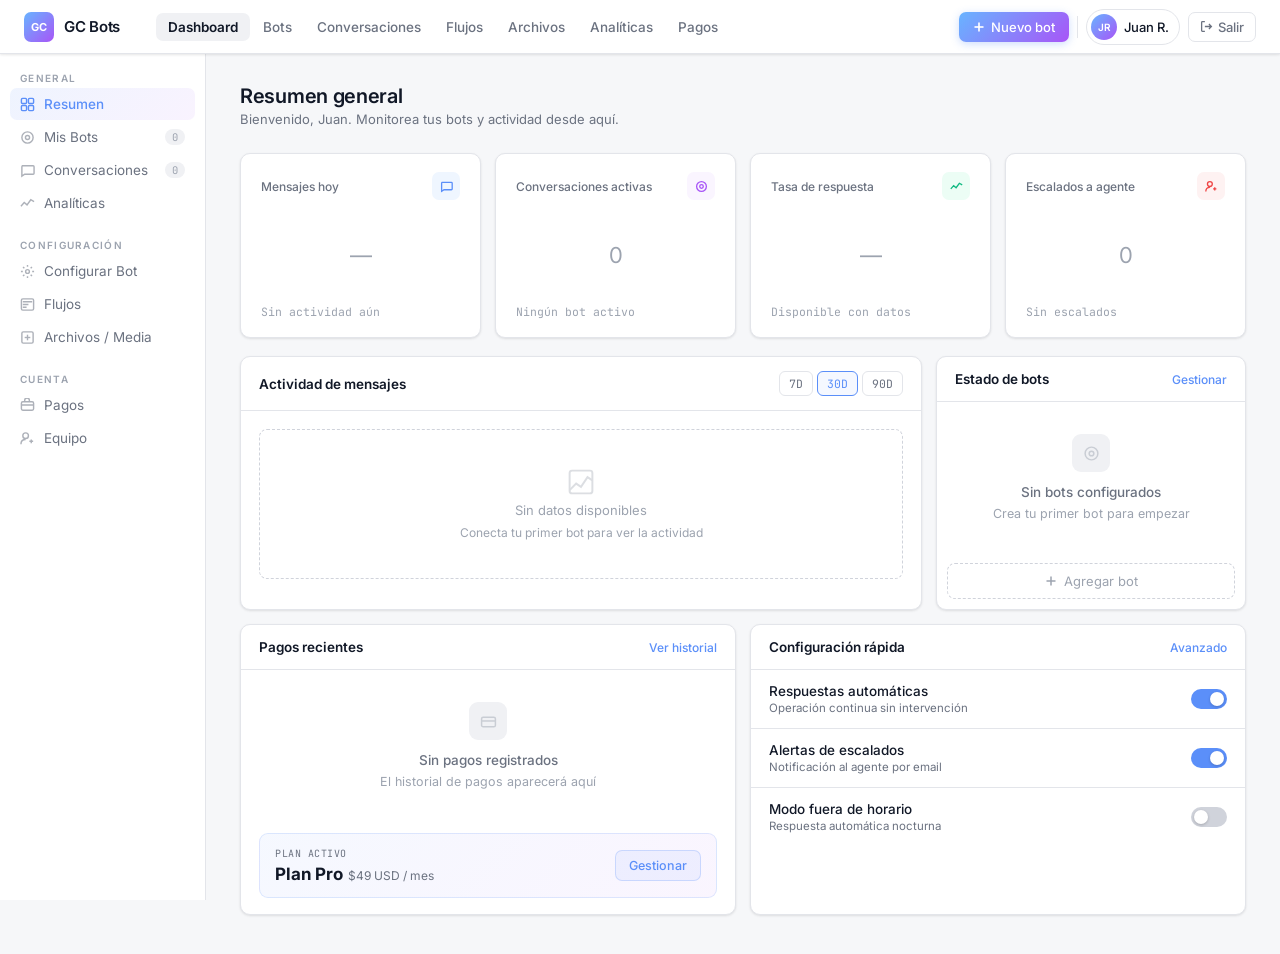
==== index.html @ 5d36200a "Create index.html" ====
<!DOCTYPE html>
<html lang="es">
<head>
<meta charset="UTF-8">
<meta name="viewport" content="width=device-width, initial-scale=1.0">
<title>GC — Panel de Control</title>
<link href="https://fonts.googleapis.com/css2?family=Inter:wght@300;400;500;600;700&family=JetBrains+Mono:wght@400;500&display=swap" rel="stylesheet">
<style>
:root {
  --bg:        #f6f7f9;
  --surface:   #ffffff;
  --surface2:  #f0f1f4;
  --border:    #e3e5ea;
  --border2:   #d0d3db;
  --text:      #111827;
  --text2:     #6b7280;
  --text3:     #9ca3af;
  --blue:      #5b8ff9;
  --violet:    #a855f7;
  --grad:      linear-gradient(135deg, #68b4ff 0%, #a855f7 100%);
  --green:     #10b981;
  --red:       #ef4444;
  --amber:     #f59e0b;
  --r:         10px;
  --shadow:    0 1px 3px rgba(0,0,0,0.07), 0 1px 2px rgba(0,0,0,0.04);
}

*, *::before, *::after { box-sizing: border-box; margin: 0; padding: 0; }

body {
  font-family: 'Inter', sans-serif;
  background: var(--bg);
  color: var(--text);
  min-height: 100vh;
  font-size: 14px;
  -webkit-font-smoothing: antialiased;
}

/* ─── TOPBAR ─── */
.topbar {
  position: fixed;
  top: 0; left: 0; right: 0;
  height: 54px;
  background: var(--surface);
  border-bottom: 1px solid var(--border);
  display: flex;
  align-items: center;
  padding: 0 24px;
  gap: 0;
  z-index: 200;
  box-shadow: var(--shadow);
}

.top-logo {
  display: flex;
  align-items: center;
  gap: 10px;
  margin-right: 36px;
  cursor: pointer;
  text-decoration: none;
}

.logo-mark {
  width: 30px; height: 30px;
  border-radius: 7px;
  background: var(--grad);
  display: flex; align-items: center; justify-content: center;
  font-size: 11px;
  font-weight: 700;
  color: #fff;
  flex-shrink: 0;
}

.logo-label {
  font-size: 15px;
  font-weight: 600;
  color: var(--text);
  letter-spacing: -0.3px;
}

.top-nav {
  display: flex;
  align-items: center;
  gap: 1px;
  flex: 1;
}

.top-nav-item {
  padding: 6px 12px;
  border-radius: 7px;
  font-size: 13.5px;
  font-weight: 500;
  color: var(--text2);
  cursor: pointer;
  transition: all 0.12s;
  user-select: none;
  white-space: nowrap;
}

.top-nav-item:hover { background: var(--surface2); color: var(--text); }
.top-nav-item.active { background: var(--surface2); color: var(--text); font-weight: 600; }

.top-right {
  display: flex;
  align-items: center;
  gap: 8px;
  margin-left: auto;
}

.btn {
  font-family: 'Inter', sans-serif;
  font-size: 13px;
  font-weight: 500;
  padding: 7px 14px;
  border-radius: 7px;
  border: none;
  cursor: pointer;
  transition: all 0.12s;
  display: flex;
  align-items: center;
  gap: 6px;
  white-space: nowrap;
}

.btn-primary {
  background: var(--grad);
  color: #fff;
  box-shadow: 0 2px 8px rgba(91,143,249,0.3);
}

.btn-primary:hover { opacity: 0.88; }

.btn-ghost {
  background: transparent;
  color: var(--text2);
  border: 1px solid var(--border);
}

.btn-ghost:hover { background: var(--surface2); color: var(--text); }

.divider-v {
  width: 1px;
  height: 22px;
  background: var(--border);
}

.user-chip {
  display: flex;
  align-items: center;
  gap: 7px;
  padding: 4px 10px 4px 4px;
  border-radius: 30px;
  cursor: pointer;
  border: 1px solid var(--border);
  transition: all 0.12s;
}

.user-chip:hover { background: var(--surface2); }

.user-av {
  width: 26px; height: 26px;
  border-radius: 50%;
  background: var(--grad);
  display: flex; align-items: center; justify-content: center;
  font-size: 10px;
  font-weight: 600;
  color: #fff;
}

.user-chip-name { font-size: 13px; font-weight: 500; }

.logout {
  display: flex;
  align-items: center;
  gap: 5px;
  padding: 6px 11px;
  border-radius: 7px;
  font-family: 'Inter', sans-serif;
  font-size: 13px;
  font-weight: 500;
  color: var(--text2);
  cursor: pointer;
  background: transparent;
  border: 1px solid var(--border);
  transition: all 0.12s;
}

.logout:hover { background: #fff5f5; color: var(--red); border-color: #fca5a5; }

/* ─── LAYOUT ─── */
.layout {
  display: flex;
  margin-top: 54px;
  min-height: calc(100vh - 54px);
}

/* ─── SIDEBAR ─── */
.sidebar {
  width: 206px;
  background: var(--surface);
  border-right: 1px solid var(--border);
  padding: 18px 10px;
  position: fixed;
  top: 54px; left: 0; bottom: 0;
  overflow-y: auto;
  z-index: 100;
}

.sg { margin-bottom: 20px; }

.sg-label {
  font-size: 10px;
  font-weight: 600;
  letter-spacing: 1.3px;
  text-transform: uppercase;
  color: var(--text3);
  padding: 0 10px;
  margin-bottom: 4px;
}

.si {
  display: flex;
  align-items: center;
  gap: 9px;
  padding: 8px 10px;
  border-radius: 7px;
  font-size: 13.5px;
  font-weight: 400;
  color: var(--text2);
  cursor: pointer;
  transition: all 0.12s;
  margin-bottom: 1px;
  user-select: none;
}

.si:hover { background: var(--surface2); color: var(--text); }

.si.active {
  background: linear-gradient(135deg, rgba(91,143,249,0.1), rgba(168,85,247,0.07));
  color: var(--blue);
  font-weight: 500;
}

.si svg { width: 15px; height: 15px; flex-shrink: 0; opacity: 0.55; }
.si.active svg { opacity: 1; }

.si-badge {
  margin-left: auto;
  font-size: 10.5px;
  font-family: 'JetBrains Mono', monospace;
  background: var(--surface2);
  color: var(--text3);
  padding: 1px 7px;
  border-radius: 20px;
}

/* ─── MAIN ─── */
.main {
  margin-left: 206px;
  flex: 1;
  padding: 30px 34px;
  max-width: calc(100vw - 206px);
}

/* PAGE HEADER */
.ph { margin-bottom: 26px; }
.ph-title { font-size: 20px; font-weight: 600; letter-spacing: -0.3px; }
.ph-sub { font-size: 13px; color: var(--text2); margin-top: 3px; }

/* STATS */
.stats-row {
  display: grid;
  grid-template-columns: repeat(4, 1fr);
  gap: 14px;
  margin-bottom: 18px;
}

.stat {
  background: var(--surface);
  border: 1px solid var(--border);
  border-radius: var(--r);
  padding: 18px 20px;
  box-shadow: var(--shadow);
}

.stat-top {
  display: flex;
  align-items: center;
  justify-content: space-between;
  margin-bottom: 12px;
}

.stat-label { font-size: 12px; font-weight: 500; color: var(--text2); }

.stat-icon {
  width: 28px; height: 28px;
  border-radius: 7px;
  display: flex; align-items: center; justify-content: center;
}

.stat-value {
  font-size: 26px;
  font-weight: 700;
  letter-spacing: -0.8px;
  line-height: 1;
  margin-bottom: 6px;
}

.stat-value.empty { color: var(--text3); font-weight: 400; font-size: 22px; }
.stat-note { font-size: 11.5px; color: var(--text3); font-family: 'JetBrains Mono', monospace; }

/* GRID */
.g2   { display: grid; grid-template-columns: 1fr 310px; gap: 14px; margin-bottom: 14px; }
.g2eq { display: grid; grid-template-columns: 1fr 1fr; gap: 14px; }

/* CARD */
.card {
  background: var(--surface);
  border: 1px solid var(--border);
  border-radius: var(--r);
  box-shadow: var(--shadow);
  overflow: hidden;
}

.ch {
  padding: 14px 18px;
  border-bottom: 1px solid var(--border);
  display: flex;
  align-items: center;
  justify-content: space-between;
}

.ch-title { font-size: 13.5px; font-weight: 600; }
.ch-link  { font-size: 12px; color: var(--blue); cursor: pointer; font-weight: 500; }
.ch-link:hover { text-decoration: underline; }

/* CHART */
.chart-period { display: flex; gap: 4px; }

.period-btn {
  font-size: 11.5px;
  font-family: 'JetBrains Mono', monospace;
  padding: 4px 9px;
  border-radius: 6px;
  cursor: pointer;
  border: 1px solid var(--border);
  background: transparent;
  color: var(--text2);
  transition: all 0.12s;
}

.period-btn.active { border-color: var(--blue); color: var(--blue); background: rgba(91,143,249,0.06); }

.chart-empty {
  margin: 18px;
  height: 150px;
  display: flex;
  flex-direction: column;
  align-items: center;
  justify-content: center;
  gap: 7px;
  color: var(--text3);
  font-size: 13px;
  border: 1.5px dashed var(--border2);
  border-radius: 8px;
}

/* BOTS */
.bot-row {
  display: flex;
  align-items: center;
  gap: 11px;
  padding: 12px 16px;
  border-bottom: 1px solid var(--border);
  cursor: pointer;
  transition: background 0.12s;
}

.bot-row:hover { background: var(--bg); }

.bot-av {
  width: 34px; height: 34px;
  border-radius: 8px;
  background: var(--surface2);
  border: 1px solid var(--border);
  display: flex; align-items: center; justify-content: center;
  font-size: 11px;
  font-weight: 700;
  color: var(--text2);
  flex-shrink: 0;
}

.bot-info { flex: 1; min-width: 0; }
.bot-name { font-size: 13.5px; font-weight: 500; margin-bottom: 1px; }
.bot-num  { font-size: 11px; color: var(--text2); font-family: 'JetBrains Mono', monospace; }

.pill {
  font-size: 11px;
  font-family: 'JetBrains Mono', monospace;
  font-weight: 500;
  padding: 3px 9px;
  border-radius: 20px;
}

.pill.on  { background: #d1fae5; color: #065f46; }
.pill.pau { background: #fef3c7; color: #92400e; }
.pill.off { background: #fee2e2; color: #991b1b; }

.add-bot-row {
  display: flex;
  align-items: center;
  justify-content: center;
  gap: 7px;
  margin: 10px;
  padding: 9px;
  border: 1.5px dashed var(--border2);
  border-radius: 8px;
  font-size: 13px;
  color: var(--text3);
  cursor: pointer;
  transition: all 0.12s;
}

.add-bot-row:hover { border-color: var(--blue); color: var(--blue); background: rgba(91,143,249,0.04); }

/* EMPTY STATE */
.empty {
  display: flex;
  flex-direction: column;
  align-items: center;
  justify-content: center;
  padding: 32px 20px;
  gap: 6px;
  color: var(--text3);
  text-align: center;
}

.empty-ico {
  width: 38px; height: 38px;
  background: var(--surface2);
  border-radius: 9px;
  display: flex; align-items: center; justify-content: center;
  margin-bottom: 6px;
}

.empty-t { font-size: 13.5px; font-weight: 500; color: var(--text2); }
.empty-s { font-size: 12.5px; }

/* TABLE */
table { width: 100%; border-collapse: collapse; }

thead th {
  text-align: left;
  font-size: 11px;
  font-weight: 600;
  letter-spacing: 0.7px;
  text-transform: uppercase;
  color: var(--text3);
  padding: 10px 18px;
  border-bottom: 1px solid var(--border);
  background: var(--bg);
}

tbody td {
  padding: 12px 18px;
  font-size: 13px;
  color: var(--text2);
  border-bottom: 1px solid var(--border);
}

tbody tr:last-child td { border-bottom: none; }
tbody tr:hover td { background: var(--bg); }
.td-m { color: var(--text); font-weight: 500; }

/* CONFIG */
.cr {
  display: flex;
  align-items: center;
  justify-content: space-between;
  padding: 13px 18px;
  border-bottom: 1px solid var(--border);
}

.cr:last-child { border-bottom: none; }
.cr-label { font-size: 13.5px; font-weight: 500; color: var(--text); margin-bottom: 2px; }
.cr-sub   { font-size: 11.5px; color: var(--text2); }

.toggle {
  width: 36px; height: 20px;
  border-radius: 20px;
  background: var(--border2);
  position: relative;
  cursor: pointer;
  transition: background 0.18s;
  flex-shrink: 0;
}

.toggle.on { background: var(--blue); }

.toggle::after {
  content: '';
  position: absolute;
  width: 14px; height: 14px;
  background: #fff;
  border-radius: 50%;
  top: 3px; left: 3px;
  transition: left 0.18s;
  box-shadow: 0 1px 3px rgba(0,0,0,0.2);
}

.toggle.on::after { left: 19px; }

.cfg-sel {
  font-family: 'JetBrains Mono', monospace;
  font-size: 12px;
  background: var(--surface);
  border: 1px solid var(--border2);
  color: var(--text);
  padding: 5px 9px;
  border-radius: 7px;
  cursor: pointer;
  outline: none;
}

.cfg-sel:focus { border-color: var(--blue); }

/* PROMPT */
.pw { padding: 13px 18px; }
.pw-label {
  font-size: 10.5px;
  font-weight: 600;
  letter-spacing: 0.8px;
  text-transform: uppercase;
  color: var(--text3);
  margin-bottom: 7px;
}

textarea.prompt {
  width: 100%;
  background: var(--bg);
  border: 1px solid var(--border2);
  color: var(--text);
  font-family: 'JetBrains Mono', monospace;
  font-size: 12px;
  line-height: 1.6;
  padding: 10px 12px;
  border-radius: 8px;
  resize: none;
  outline: none;
  transition: border-color 0.12s;
}

textarea.prompt:focus { border-color: var(--blue); background: #fff; }

/* PLAN BANNER */
.plan-banner {
  margin: 12px 18px 16px;
  background: linear-gradient(135deg, rgba(91,143,249,0.06), rgba(168,85,247,0.06));
  border: 1px solid rgba(91,143,249,0.18);
  border-radius: 9px;
  padding: 13px 15px;
  display: flex;
  align-items: center;
  justify-content: space-between;
  gap: 10px;
}

.pb-label { font-size: 10px; color: var(--text2); font-family: 'JetBrains Mono', monospace; margin-bottom: 4px; letter-spacing: 0.5px; }
.pb-val   { font-size: 17px; font-weight: 700; color: var(--text); }
.pb-date  { font-size: 12px; color: var(--text2); font-weight: 400; margin-left: 5px; }

.pb-manage {
  padding: 7px 13px;
  border-radius: 7px;
  border: 1px solid rgba(91,143,249,0.25);
  background: rgba(91,143,249,0.07);
  color: var(--blue);
  font-family: 'Inter', sans-serif;
  font-size: 12.5px;
  font-weight: 500;
  cursor: pointer;
  transition: all 0.12s;
}

.pb-manage:hover { background: rgba(91,143,249,0.14); }

/* SCROLLBAR */
::-webkit-scrollbar { width: 4px; }
::-webkit-scrollbar-track { background: transparent; }
::-webkit-scrollbar-thumb { background: var(--border2); border-radius: 4px; }

/* ANIM */
@keyframes fu { from{opacity:0;transform:translateY(8px)} to{opacity:1;transform:translateY(0)} }
@keyframes fadeIn { from{opacity:0} to{opacity:1} }
@keyframes slideUp { from{opacity:0;transform:translateY(16px) scale(0.98)} to{opacity:1;transform:translateY(0) scale(1)} }
.main > * { animation: fu 0.22s ease both; }

/* ─── MODAL ─── */
.modal-overlay {
  position: fixed; inset: 0;
  background: rgba(0,0,0,0.35);
  backdrop-filter: blur(3px);
  z-index: 500;
  display: flex; align-items: center; justify-content: center;
  animation: fadeIn 0.15s ease both;
}
.modal-box {
  background: var(--surface);
  border: 1px solid var(--border);
  border-radius: 14px;
  box-shadow: 0 20px 60px rgba(0,0,0,0.16), 0 4px 16px rgba(0,0,0,0.07);
  width: 560px; max-width: calc(100vw - 40px); max-height: 80vh;
  overflow-y: auto;
  animation: slideUp 0.18s ease both;
}
.modal-header {
  display: flex; align-items: flex-start; justify-content: space-between;
  padding: 18px 22px 16px;
  border-bottom: 1px solid var(--border);
  position: sticky; top: 0; background: var(--surface); z-index: 1;
  border-radius: 14px 14px 0 0;
}
.modal-title { font-size: 15px; font-weight: 600; letter-spacing: -0.2px; }
.modal-sub   { font-size: 12px; color: var(--text2); margin-top: 3px; }
.modal-close {
  width: 28px; height: 28px; border-radius: 7px; border: none;
  background: var(--surface2); color: var(--text2); cursor: pointer;
  display: flex; align-items: center; justify-content: center;
  font-size: 18px; line-height: 1; transition: all 0.12s; flex-shrink: 0;
}
.modal-close:hover { background: var(--border); color: var(--text); }
.modal-body { padding: 20px 22px; }

/* ─── FULL PAGE ─── */
.fullpage-overlay {
  position: fixed; inset: 0; top: 54px;
  background: var(--bg); z-index: 300;
  overflow-y: auto; animation: fu 0.2s ease both;
}
.fullpage-inner { margin-left: 206px; padding: 30px 34px; }
.fullpage-back {
  display: inline-flex; align-items: center; gap: 6px;
  font-size: 13px; color: var(--text2); cursor: pointer;
  margin-bottom: 20px; padding: 6px 10px; border-radius: 7px;
  transition: all 0.12s; border: 1px solid transparent;
}
.fullpage-back:hover { background: var(--surface); border-color: var(--border); color: var(--text); }
</style>
</head>
<body>

<!-- TOPBAR -->
<header class="topbar">
  <div class="top-logo">
    <div class="logo-mark">GC</div>
    <span class="logo-label">GC Bots</span>
  </div>

  <nav class="top-nav">
    <div class="top-nav-item active" onclick="setTopActive(this)">Dashboard</div>
    <div class="top-nav-item" onclick="setTopActive(this)">Bots</div>
    <div class="top-nav-item" onclick="setTopActive(this)">Conversaciones</div>
    <div class="top-nav-item" onclick="setTopActive(this)">Flujos</div>
    <div class="top-nav-item" onclick="setTopActive(this)">Archivos</div>
    <div class="top-nav-item" onclick="setTopActive(this)">Analíticas</div>
    <div class="top-nav-item" onclick="setTopActive(this)">Pagos</div>
  </nav>

  <div class="top-right">
    <button class="btn btn-primary">
      <svg width="12" height="12" viewBox="0 0 16 16" fill="none" stroke="currentColor" stroke-width="2.2"><line x1="8" y1="2" x2="8" y2="14"/><line x1="2" y1="8" x2="14" y2="8"/></svg>
      Nuevo bot
    </button>
    <div class="divider-v"></div>
    <div class="user-chip">
      <div class="user-av">JR</div>
      <span class="user-chip-name">Juan R.</span>
    </div>
    <button class="logout">
      <svg width="13" height="13" viewBox="0 0 16 16" fill="none" stroke="currentColor" stroke-width="1.6"><path d="M6 2H3a1 1 0 00-1 1v10a1 1 0 001 1h3M11 11l3-3-3-3M14 8H6"/></svg>
      Salir
    </button>
  </div>
</header>

<div class="layout">

  <!-- SIDEBAR -->
  <aside class="sidebar">
    <div class="sg">
      <div class="sg-label">General</div>
      <div class="si active" onclick="setSide(this)">
        <svg viewBox="0 0 16 16" fill="none" stroke="currentColor" stroke-width="1.5"><rect x="1.5" y="1.5" width="5.5" height="5.5" rx="1.2"/><rect x="9" y="1.5" width="5.5" height="5.5" rx="1.2"/><rect x="1.5" y="9" width="5.5" height="5.5" rx="1.2"/><rect x="9" y="9" width="5.5" height="5.5" rx="1.2"/></svg>
        Resumen
      </div>
      <div class="si" onclick="setSide(this)">
        <svg viewBox="0 0 16 16" fill="none" stroke="currentColor" stroke-width="1.5"><circle cx="8" cy="8" r="6"/><circle cx="8" cy="8" r="2.2"/></svg>
        Mis Bots
        <span class="si-badge">0</span>
      </div>
      <div class="si" onclick="setSide(this)">
        <svg viewBox="0 0 16 16" fill="none" stroke="currentColor" stroke-width="1.5"><path d="M2 3h12a1 1 0 011 1v7a1 1 0 01-1 1H5l-3 2V4a1 1 0 011-1z"/></svg>
        Conversaciones
        <span class="si-badge">0</span>
      </div>
      <div class="si" onclick="setSide(this)">
        <svg viewBox="0 0 16 16" fill="none" stroke="currentColor" stroke-width="1.5"><polyline points="1,11 4.5,7 7.5,9.5 11.5,4 15,6"/></svg>
        Analíticas
      </div>
    </div>

    <div class="sg">
      <div class="sg-label">Configuración</div>
      <div class="si" onclick="setSide(this)">
        <svg viewBox="0 0 16 16" fill="none" stroke="currentColor" stroke-width="1.5"><circle cx="8" cy="8" r="2"/><path d="M8 1v2M8 13v2M1 8h2M13 8h2M3.22 3.22l1.42 1.42M11.36 11.36l1.42 1.42M3.22 12.78l1.42-1.42M11.36 4.64l1.42-1.42"/></svg>
        Configurar Bot
      </div>
      <div class="si" onclick="setSide(this)">
        <svg viewBox="0 0 16 16" fill="none" stroke="currentColor" stroke-width="1.5"><path d="M3 5h10M3 8h6M3 11h4"/><rect x="1.5" y="2" width="13" height="12" rx="1.5"/></svg>
        Flujos
      </div>
      <div class="si" onclick="setSide(this)">
        <svg viewBox="0 0 16 16" fill="none" stroke="currentColor" stroke-width="1.5"><rect x="2" y="2" width="12" height="12" rx="1.5"/><line x1="5" y1="8" x2="11" y2="8"/><line x1="8" y1="5" x2="8" y2="11"/></svg>
        Archivos / Media
      </div>
    </div>

    <div class="sg">
      <div class="sg-label">Cuenta</div>
      <div class="si" onclick="setSide(this)">
        <svg viewBox="0 0 16 16" fill="none" stroke="currentColor" stroke-width="1.5"><rect x="1.5" y="4" width="13" height="9" rx="1.5"/><path d="M1.5 7.5h13M5 4V2.5a2.5 2.5 0 015 0V4"/></svg>
        Pagos
      </div>
      <div class="si" onclick="setSide(this)">
        <svg viewBox="0 0 16 16" fill="none" stroke="currentColor" stroke-width="1.5"><circle cx="6" cy="5" r="3"/><path d="M1 14c0-3.3 2.2-5 5-5M12 9v4M10 11h4"/></svg>
        Equipo
      </div>
    </div>
  </aside>

  <!-- MAIN -->
  <main class="main" id="main-content">
    <!-- Views are injected here by JS -->
  </main>
</div>

<script>
// ─── ROUTING ─────────────────────────────────────────────────────────────────
// sidebar: 'mini' swaps content inside main | 'full' = full-page overlay
// topnav:  always 'modal'

const SIDEBAR_ROUTES = {
  'resumen':          'mini',
  'mis bots':         'mini',
  'conversaciones':   'mini',
  'analíticas':       'mini',
  'configurar bot':   'mini',
  'flujos':           'mini',
  'archivos / media': 'full',
  'pagos':            'full',
  'equipo':           'full',
};

// ─── MINI-PAGE CONTENT ───────────────────────────────────────────────────────
const MINI_PAGES = {

  resumen: {
    title: 'Resumen general',
    sub: 'Bienvenido, Juan. Monitorea tus bots y actividad desde aquí.',
    render: () => `
      <div class="stats-row">
        <div class="stat">
          <div class="stat-top"><div class="stat-label">Mensajes hoy</div><div class="stat-icon" style="background:#eff6ff"><svg width="13" height="13" viewBox="0 0 16 16" fill="none" stroke="#5b8ff9" stroke-width="1.6"><path d="M2 3h12a1 1 0 011 1v7a1 1 0 01-1 1H5l-3 2V4a1 1 0 011-1z"/></svg></div></div>
          <div class="stat-value empty">—</div><div class="stat-note">Sin actividad aún</div>
        </div>
        <div class="stat">
          <div class="stat-top"><div class="stat-label">Conversaciones activas</div><div class="stat-icon" style="background:#faf5ff"><svg width="13" height="13" viewBox="0 0 16 16" fill="none" stroke="#a855f7" stroke-width="1.6"><circle cx="8" cy="8" r="6"/><circle cx="8" cy="8" r="2.2"/></svg></div></div>
          <div class="stat-value empty">0</div><div class="stat-note">Ningún bot activo</div>
        </div>
        <div class="stat">
          <div class="stat-top"><div class="stat-label">Tasa de respuesta</div><div class="stat-icon" style="background:#ecfdf5"><svg width="13" height="13" viewBox="0 0 16 16" fill="none" stroke="#10b981" stroke-width="1.6"><polyline points="1,11 4.5,7 7.5,9.5 11.5,4 15,6"/></svg></div></div>
          <div class="stat-value empty">—</div><div class="stat-note">Disponible con datos</div>
        </div>
        <div class="stat">
          <div class="stat-top"><div class="stat-label">Escalados a agente</div><div class="stat-icon" style="background:#fef2f2"><svg width="13" height="13" viewBox="0 0 16 16" fill="none" stroke="#ef4444" stroke-width="1.6"><circle cx="6" cy="5" r="3"/><path d="M1 14c0-3.3 2.2-5 5-5M12 9v4M10 11h4"/></svg></div></div>
          <div class="stat-value empty">0</div><div class="stat-note">Sin escalados</div>
        </div>
      </div>
      <div class="g2">
        <div class="card">
          <div class="ch">
            <div class="ch-title">Actividad de mensajes</div>
            <div class="chart-period">
              <div class="period-btn" onclick="setPeriod(this)">7D</div>
              <div class="period-btn active" onclick="setPeriod(this)">30D</div>
              <div class="period-btn" onclick="setPeriod(this)">90D</div>
            </div>
          </div>
          <div class="chart-empty">
            <svg width="26" height="26" viewBox="0 0 16 16" fill="none" stroke="currentColor" stroke-width="1.2" opacity="0.35"><polyline points="1,13 5,9 8,11 12,5 15,7"/><rect x="1" y="1" width="14" height="14" rx="1.5"/></svg>
            <span>Sin datos disponibles</span>
            <span style="font-size:12px">Conecta tu primer bot para ver la actividad</span>
          </div>
        </div>
        <div class="card">
          <div class="ch"><div class="ch-title">Estado de bots</div><div class="ch-link" onclick="navigate('mis-bots')">Gestionar</div></div>
          <div class="empty">
            <div class="empty-ico"><svg width="17" height="17" viewBox="0 0 16 16" fill="none" stroke="currentColor" stroke-width="1.4" opacity="0.45"><circle cx="8" cy="8" r="6"/><circle cx="8" cy="8" r="2.2"/></svg></div>
            <div class="empty-t">Sin bots configurados</div>
            <div class="empty-s">Crea tu primer bot para empezar</div>
          </div>
          <div class="add-bot-row" onclick="navigate('mis-bots')">
            <svg width="12" height="12" viewBox="0 0 16 16" fill="none" stroke="currentColor" stroke-width="2"><line x1="8" y1="2" x2="8" y2="14"/><line x1="2" y1="8" x2="14" y2="8"/></svg>
            Agregar bot
          </div>
        </div>
      </div>
      <div class="g2eq">
        <div class="card">
          <div class="ch"><div class="ch-title">Pagos recientes</div><div class="ch-link" onclick="navigate('pagos')">Ver historial</div></div>
          <div class="empty">
            <div class="empty-ico"><svg width="17" height="17" viewBox="0 0 16 16" fill="none" stroke="currentColor" stroke-width="1.4" opacity="0.45"><rect x="1.5" y="4" width="13" height="9" rx="1.5"/><path d="M1.5 7.5h13"/></svg></div>
            <div class="empty-t">Sin pagos registrados</div>
            <div class="empty-s">El historial de pagos aparecerá aquí</div>
          </div>
          <div class="plan-banner">
            <div><div class="pb-label">PLAN ACTIVO</div><div><span class="pb-val">Plan Pro</span><span class="pb-date">$49 USD / mes</span></div></div>
            <button class="pb-manage">Gestionar</button>
          </div>
        </div>
        <div class="card">
          <div class="ch"><div class="ch-title">Configuración rápida</div><div class="ch-link" onclick="navigate('configurar-bot')">Avanzado</div></div>
          <div class="cr"><div><div class="cr-label">Respuestas automáticas</div><div class="cr-sub">Operación continua sin intervención</div></div><div class="toggle on" onclick="this.classList.toggle('on')"></div></div>
          <div class="cr"><div><div class="cr-label">Alertas de escalados</div><div class="cr-sub">Notificación al agente por email</div></div><div class="toggle on" onclick="this.classList.toggle('on')"></div></div>
          <div class="cr" style="border-bottom:none"><div><div class="cr-label">Modo fuera de horario</div><div class="cr-sub">Respuesta automática nocturna</div></div><div class="toggle" onclick="this.classList.toggle('on')"></div></div>
        </div>
      </div>
    `
  },

  'mis-bots': {
    title: 'Mis Bots',
    sub: 'Administra y monitorea todos tus bots activos.',
    render: () => `
      <div style="display:flex;justify-content:flex-end;margin-bottom:16px">
        <button class="btn btn-primary" onclick="alert('Crear nuevo bot')">
          <svg width="12" height="12" viewBox="0 0 16 16" fill="none" stroke="currentColor" stroke-width="2.2"><line x1="8" y1="2" x2="8" y2="14"/><line x1="2" y1="8" x2="14" y2="8"/></svg>
          Nuevo bot
        </button>
      </div>
      <div class="card">
        <div class="ch"><div class="ch-title">Todos los bots</div><span class="si-badge" style="font-size:11px">0 bots</span></div>
        <div class="empty" style="padding:56px 20px">
          <div class="empty-ico"><svg width="17" height="17" viewBox="0 0 16 16" fill="none" stroke="currentColor" stroke-width="1.4" opacity="0.45"><circle cx="8" cy="8" r="6"/><circle cx="8" cy="8" r="2.2"/></svg></div>
          <div class="empty-t">No tienes bots creados</div>
          <div class="empty-s">Crea tu primer bot y comienza a automatizar conversaciones</div>
          <button class="btn btn-primary" style="margin-top:14px" onclick="alert('Crear bot')">
            <svg width="12" height="12" viewBox="0 0 16 16" fill="none" stroke="currentColor" stroke-width="2.2"><line x1="8" y1="2" x2="8" y2="14"/><line x1="2" y1="8" x2="14" y2="8"/></svg>
            Crear primer bot
          </button>
        </div>
      </div>
    `
  },

  conversaciones: {
    title: 'Conversaciones',
    sub: 'Historial de todas las conversaciones gestionadas por tus bots.',
    render: () => `
      <div class="card">
        <div class="ch">
          <div class="ch-title">Conversaciones recientes</div>
          <div style="display:flex;gap:8px;align-items:center">
            <input style="font-family:inherit;font-size:12.5px;padding:5px 10px;border:1px solid var(--border);border-radius:7px;outline:none;background:var(--bg);color:var(--text)" placeholder="Buscar conversación...">
            <button class="btn btn-ghost">Filtrar</button>
          </div>
        </div>
        <div class="empty" style="padding:56px 20px">
          <div class="empty-ico"><svg width="17" height="17" viewBox="0 0 16 16" fill="none" stroke="currentColor" stroke-width="1.4" opacity="0.45"><path d="M2 3h12a1 1 0 011 1v7a1 1 0 01-1 1H5l-3 2V4a1 1 0 011-1z"/></svg></div>
          <div class="empty-t">Sin conversaciones aún</div>
          <div class="empty-s">Las conversaciones de tus bots aparecerán aquí en tiempo real</div>
        </div>
      </div>
    `
  },

  analiticas: {
    title: 'Analíticas',
    sub: 'Métricas de rendimiento y engagement de tus bots.',
    render: () => `
      <div class="stats-row">
        <div class="stat">
          <div class="stat-top"><div class="stat-label">Total mensajes</div><div class="stat-icon" style="background:#eff6ff"><svg width="13" height="13" viewBox="0 0 16 16" fill="none" stroke="#5b8ff9" stroke-width="1.6"><path d="M2 3h12a1 1 0 011 1v7a1 1 0 01-1 1H5l-3 2V4a1 1 0 011-1z"/></svg></div></div>
          <div class="stat-value empty">—</div><div class="stat-note">Sin datos</div>
        </div>
        <div class="stat">
          <div class="stat-top"><div class="stat-label">Usuarios únicos</div><div class="stat-icon" style="background:#faf5ff"><svg width="13" height="13" viewBox="0 0 16 16" fill="none" stroke="#a855f7" stroke-width="1.6"><circle cx="6" cy="5" r="3"/><path d="M1 14c0-3.3 2.2-5 5-5M12 9v4M10 11h4"/></svg></div></div>
          <div class="stat-value empty">—</div><div class="stat-note">Sin datos</div>
        </div>
        <div class="stat">
          <div class="stat-top"><div class="stat-label">Resolución automática</div><div class="stat-icon" style="background:#ecfdf5"><svg width="13" height="13" viewBox="0 0 16 16" fill="none" stroke="#10b981" stroke-width="1.6"><polyline points="1,11 4.5,7 7.5,9.5 11.5,4 15,6"/></svg></div></div>
          <div class="stat-value empty">—</div><div class="stat-note">Sin datos</div>
        </div>
        <div class="stat">
          <div class="stat-top"><div class="stat-label">Tiempo de respuesta</div><div class="stat-icon" style="background:#fff7ed"><svg width="13" height="13" viewBox="0 0 16 16" fill="none" stroke="#f59e0b" stroke-width="1.6"><circle cx="8" cy="8" r="6"/><polyline points="8,4 8,8 11,10"/></svg></div></div>
          <div class="stat-value empty">—</div><div class="stat-note">Sin datos</div>
        </div>
      </div>
      <div class="card">
        <div class="ch">
          <div class="ch-title">Actividad por período</div>
          <div class="chart-period">
            <div class="period-btn" onclick="setPeriod(this)">7D</div>
            <div class="period-btn active" onclick="setPeriod(this)">30D</div>
            <div class="period-btn" onclick="setPeriod(this)">90D</div>
          </div>
        </div>
        <div class="chart-empty" style="height:200px">
          <svg width="26" height="26" viewBox="0 0 16 16" fill="none" stroke="currentColor" stroke-width="1.2" opacity="0.35"><polyline points="1,13 5,9 8,11 12,5 15,7"/><rect x="1" y="1" width="14" height="14" rx="1.5"/></svg>
          <span>Sin datos disponibles</span>
          <span style="font-size:12px">Conecta un bot para comenzar a ver métricas</span>
        </div>
      </div>
    `
  },

  'configurar-bot': {
    title: 'Configurar Bot',
    sub: 'Personaliza el comportamiento y personalidad de tu bot.',
    render: () => `
      <div class="g2eq">
        <div class="card">
          <div class="ch"><div class="ch-title">Comportamiento</div></div>
          <div class="cr"><div><div class="cr-label">Respuestas automáticas</div><div class="cr-sub">Operación continua sin intervención</div></div><div class="toggle on" onclick="this.classList.toggle('on')"></div></div>
          <div class="cr"><div><div class="cr-label">Alertas de escalados</div><div class="cr-sub">Notificación al agente por email</div></div><div class="toggle on" onclick="this.classList.toggle('on')"></div></div>
          <div class="cr"><div><div class="cr-label">Modo fuera de horario</div><div class="cr-sub">Respuesta automática nocturna</div></div><div class="toggle" onclick="this.classList.toggle('on')"></div></div>
          <div class="cr"><div><div class="cr-label">Confirmación de lectura</div><div class="cr-sub">Mostrar "visto" al usuario</div></div><div class="toggle on" onclick="this.classList.toggle('on')"></div></div>
          <div class="cr" style="border-bottom:none"><div><div class="cr-label">Recolectar datos de contacto</div><div class="cr-sub">Nombre y email del usuario</div></div><div class="toggle" onclick="this.classList.toggle('on')"></div></div>
        </div>
        <div class="card">
          <div class="ch"><div class="ch-title">Motor y lenguaje</div></div>
          <div class="cr"><div><div class="cr-label">Idioma</div><div class="cr-sub">Idioma de respuestas del bot</div></div><select class="cfg-sel"><option>ES — México</option><option>EN — United States</option><option>PT — Brasil</option></select></div>
          <div class="cr" style="border-bottom:none"><div><div class="cr-label">Modelo de IA</div><div class="cr-sub">Motor de generación</div></div><select class="cfg-sel"><option>GPT-4o</option><option>Claude 3.5</option><option>Llama 3</option></select></div>
          <div class="pw">
            <div class="pw-label">Personalidad del bot</div>
            <textarea class="prompt" rows="4" placeholder="Describe cómo debe comportarse tu bot. Ej: Eres un asistente de ventas amable para una tienda de ropa..."></textarea>
          </div>
          <div class="pw" style="padding-top:0">
            <div class="pw-label">Mensaje de bienvenida</div>
            <textarea class="prompt" rows="2" placeholder="Ej: ¡Hola! Soy tu asistente virtual. ¿En qué te puedo ayudar hoy?"></textarea>
          </div>
          <div style="padding:0 18px 16px;display:flex;justify-content:flex-end">
            <button class="btn btn-primary" onclick="alert('Configuración guardada')">Guardar cambios</button>
          </div>
        </div>
      </div>
    `
  },

  flujos: {
    title: 'Flujos',
    sub: 'Diseña flujos de conversación automatizados paso a paso.',
    render: () => `
      <div style="display:flex;justify-content:flex-end;margin-bottom:16px">
        <button class="btn btn-primary" onclick="alert('Crear nuevo flujo')">
          <svg width="12" height="12" viewBox="0 0 16 16" fill="none" stroke="currentColor" stroke-width="2.2"><line x1="8" y1="2" x2="8" y2="14"/><line x1="2" y1="8" x2="14" y2="8"/></svg>
          Nuevo flujo
        </button>
      </div>
      <div class="card">
        <div class="ch"><div class="ch-title">Flujos creados</div></div>
        <div class="empty" style="padding:56px 20px">
          <div class="empty-ico"><svg width="17" height="17" viewBox="0 0 16 16" fill="none" stroke="currentColor" stroke-width="1.4" opacity="0.45"><path d="M3 5h10M3 8h6M3 11h4"/><rect x="1.5" y="2" width="13" height="12" rx="1.5"/></svg></div>
          <div class="empty-t">Sin flujos definidos</div>
          <div class="empty-s">Crea flujos para automatizar respuestas según las intenciones del usuario</div>
          <button class="btn btn-primary" style="margin-top:14px" onclick="alert('Crear flujo')">Crear primer flujo</button>
        </div>
      </div>
    `
  }

}; // end MINI_PAGES

// ─── FULL-PAGE CONTENT ───────────────────────────────────────────────────────
const FULL_PAGES = {

  pagos: {
    title: 'Pagos',
    sub: 'Administra tu suscripción y revisa el historial de transacciones.',
    render: () => `
      <div class="g2eq">
        <div class="card">
          <div class="ch"><div class="ch-title">Plan actual</div></div>
          <div class="plan-banner" style="margin:16px 18px">
            <div><div class="pb-label">PLAN ACTIVO</div><div><span class="pb-val">Plan Pro</span><span class="pb-date">$49 USD / mes</span></div></div>
            <button class="pb-manage">Gestionar</button>
          </div>
          <div class="cr"><div><div class="cr-label">Próximo cobro</div><div class="cr-sub">Renovación automática</div></div><span style="font-family:'JetBrains Mono',monospace;font-size:12px;color:var(--text2)">1 abr 2026</span></div>
          <div class="cr"><div><div class="cr-label">Método de pago</div><div class="cr-sub">Visa terminada en 4242</div></div><button class="btn btn-ghost" style="font-size:12px;padding:5px 10px">Cambiar</button></div>
          <div class="cr" style="border-bottom:none"><div><div class="cr-label">Facturación por email</div><div class="cr-sub">Facturas mensuales automáticas</div></div><div class="toggle on" onclick="this.classList.toggle('on')"></div></div>
        </div>
        <div class="card">
          <div class="ch"><div class="ch-title">Historial de pagos</div></div>
          <div class="empty" style="padding:48px 20px">
            <div class="empty-ico"><svg width="17" height="17" viewBox="0 0 16 16" fill="none" stroke="currentColor" stroke-width="1.4" opacity="0.45"><rect x="1.5" y="4" width="13" height="9" rx="1.5"/><path d="M1.5 7.5h13"/></svg></div>
            <div class="empty-t">Sin pagos registrados</div>
            <div class="empty-s">El historial de transacciones aparecerá aquí</div>
          </div>
        </div>
      </div>`
  },

  'archivos-media': {
    title: 'Archivos / Media',
    sub: 'Gestiona imágenes, documentos y archivos usados por tus bots.',
    render: () => `
      <div style="display:flex;justify-content:flex-end;margin-bottom:16px">
        <button class="btn btn-primary">
          <svg width="12" height="12" viewBox="0 0 16 16" fill="none" stroke="currentColor" stroke-width="2.2"><line x1="8" y1="2" x2="8" y2="14"/><line x1="2" y1="8" x2="14" y2="8"/></svg>
          Subir archivo
        </button>
      </div>
      <div class="card">
        <div class="ch"><div class="ch-title">Biblioteca de archivos</div></div>
        <div class="empty" style="padding:64px 20px">
          <div class="empty-ico"><svg width="17" height="17" viewBox="0 0 16 16" fill="none" stroke="currentColor" stroke-width="1.4" opacity="0.45"><rect x="2" y="2" width="12" height="12" rx="1.5"/><line x1="5" y1="8" x2="11" y2="8"/><line x1="8" y1="5" x2="8" y2="11"/></svg></div>
          <div class="empty-t">Sin archivos subidos</div>
          <div class="empty-s">Sube imágenes y documentos para que tus bots puedan usarlos</div>
        </div>
      </div>`
  },

  equipo: {
    title: 'Equipo',
    sub: 'Gestiona los miembros y permisos de tu espacio de trabajo.',
    render: () => `
      <div style="display:flex;justify-content:flex-end;margin-bottom:16px">
        <button class="btn btn-primary">
          <svg width="12" height="12" viewBox="0 0 16 16" fill="none" stroke="currentColor" stroke-width="2.2"><line x1="8" y1="2" x2="8" y2="14"/><line x1="2" y1="8" x2="14" y2="8"/></svg>
          Invitar miembro
        </button>
      </div>
      <div class="card">
        <div class="ch"><div class="ch-title">Miembros del equipo</div><span class="si-badge" style="font-size:11px">1 miembro</span></div>
        <table>
          <thead><tr><th>Nombre</th><th>Email</th><th>Rol</th><th>Estado</th></tr></thead>
          <tbody>
            <tr>
              <td><span class="td-m">Juan R.</span></td>
              <td>juan@empresa.com</td>
              <td><span class="pill on">Admin</span></td>
              <td><span class="pill on">Activo</span></td>
            </tr>
          </tbody>
        </table>
      </div>`
  }
};

// ─── MODAL CONTENT ───────────────────────────────────────────────────────────
const MODALS = {
  dashboard: {
    title: 'Dashboard', sub: 'Vista rápida del estado general',
    render: () => `
      <div class="stats-row" style="grid-template-columns:1fr 1fr;gap:12px">
        <div class="stat"><div class="stat-top"><div class="stat-label">Mensajes hoy</div></div><div class="stat-value empty">—</div><div class="stat-note">Sin actividad aún</div></div>
        <div class="stat"><div class="stat-top"><div class="stat-label">Conversaciones activas</div></div><div class="stat-value empty">0</div><div class="stat-note">Ningún bot activo</div></div>
        <div class="stat"><div class="stat-top"><div class="stat-label">Tasa de respuesta</div></div><div class="stat-value empty">—</div><div class="stat-note">Disponible con datos</div></div>
        <div class="stat"><div class="stat-top"><div class="stat-label">Escalados a agente</div></div><div class="stat-value empty">0</div><div class="stat-note">Sin escalados</div></div>
      </div>`
  },
  bots: {
    title: 'Mis Bots', sub: 'Estado rápido de todos tus bots',
    render: () => `
      <div class="empty" style="padding:40px 20px">
        <div class="empty-ico"><svg width="17" height="17" viewBox="0 0 16 16" fill="none" stroke="currentColor" stroke-width="1.4" opacity="0.45"><circle cx="8" cy="8" r="6"/><circle cx="8" cy="8" r="2.2"/></svg></div>
        <div class="empty-t">Sin bots configurados</div>
        <div class="empty-s">Crea tu primer bot para empezar</div>
        <button class="btn btn-primary" style="margin-top:14px" onclick="closeModal()">Ir a Mis Bots</button>
      </div>`
  },
  conversaciones: {
    title: 'Conversaciones', sub: 'Últimas conversaciones activas',
    render: () => `
      <div class="empty" style="padding:40px 20px">
        <div class="empty-ico"><svg width="17" height="17" viewBox="0 0 16 16" fill="none" stroke="currentColor" stroke-width="1.4" opacity="0.45"><path d="M2 3h12a1 1 0 011 1v7a1 1 0 01-1 1H5l-3 2V4a1 1 0 011-1z"/></svg></div>
        <div class="empty-t">Sin conversaciones activas</div>
        <div class="empty-s">Las conversaciones en curso aparecerán aquí</div>
      </div>`
  },
  flujos: {
    title: 'Flujos', sub: 'Flujos de conversación activos',
    render: () => `
      <div class="empty" style="padding:40px 20px">
        <div class="empty-ico"><svg width="17" height="17" viewBox="0 0 16 16" fill="none" stroke="currentColor" stroke-width="1.4" opacity="0.45"><path d="M3 5h10M3 8h6M3 11h4"/><rect x="1.5" y="2" width="13" height="12" rx="1.5"/></svg></div>
        <div class="empty-t">Sin flujos definidos</div>
        <div class="empty-s">Crea flujos para automatizar respuestas según la intención del usuario</div>
      </div>`
  },
  archivos: {
    title: 'Archivos', sub: 'Archivos y media disponibles',
    render: () => `
      <div class="empty" style="padding:40px 20px">
        <div class="empty-ico"><svg width="17" height="17" viewBox="0 0 16 16" fill="none" stroke="currentColor" stroke-width="1.4" opacity="0.45"><rect x="2" y="2" width="12" height="12" rx="1.5"/><line x1="5" y1="8" x2="11" y2="8"/><line x1="8" y1="5" x2="8" y2="11"/></svg></div>
        <div class="empty-t">Sin archivos subidos</div>
        <div class="empty-s">Sube imágenes y documentos desde la sección Archivos / Media</div>
      </div>`
  },
  analiticas: {
    title: 'Analíticas', sub: 'Métricas clave de rendimiento',
    render: () => `
      <div class="stats-row" style="grid-template-columns:1fr 1fr;gap:12px">
        <div class="stat"><div class="stat-top"><div class="stat-label">Total mensajes</div></div><div class="stat-value empty">—</div><div class="stat-note">Sin datos</div></div>
        <div class="stat"><div class="stat-top"><div class="stat-label">Usuarios únicos</div></div><div class="stat-value empty">—</div><div class="stat-note">Sin datos</div></div>
        <div class="stat"><div class="stat-top"><div class="stat-label">Resolución automática</div></div><div class="stat-value empty">—</div><div class="stat-note">Sin datos</div></div>
        <div class="stat"><div class="stat-top"><div class="stat-label">Tiempo de respuesta</div></div><div class="stat-value empty">—</div><div class="stat-note">Sin datos</div></div>
      </div>`
  },
  pagos: {
    title: 'Pagos', sub: 'Resumen de tu suscripción',
    render: () => `
      <div class="plan-banner">
        <div><div class="pb-label">PLAN ACTIVO</div><div><span class="pb-val">Plan Pro</span><span class="pb-date">$49 USD / mes</span></div></div>
        <button class="pb-manage">Gestionar</button>
      </div>
      <div class="cr" style="margin-top:8px"><div><div class="cr-label">Próximo cobro</div><div class="cr-sub">Renovación automática</div></div><span style="font-family:'JetBrains Mono',monospace;font-size:12px;color:var(--text2)">1 abr 2026</span></div>
      <div class="cr" style="border-bottom:none"><div><div class="cr-label">Método de pago</div><div class="cr-sub">Visa terminada en 4242</div></div><button class="btn btn-ghost" style="font-size:12px;padding:5px 10px">Cambiar</button></div>`
  }
};

// ─── MINI-PAGE RENDER ────────────────────────────────────────────────────────
function loadMiniPage(key) {
  const page = MINI_PAGES[key];
  if (!page) return;
  const main = document.getElementById('main-content');
  main.innerHTML = `
    <div class="ph">
      <div class="ph-title">${page.title}</div>
      <div class="ph-sub">${page.sub}</div>
    </div>
    ${page.render()}
  `;
  main.querySelectorAll(':scope > *').forEach((el, i) => {
    el.style.animation = 'none';
    el.offsetHeight;
    el.style.animation = `fu 0.22s ease both`;
    el.style.animationDelay = `${i * 0.04}s`;
  });
}

// ─── FULL-PAGE RENDER ────────────────────────────────────────────────────────
function loadFullPage(key) {
  const existing = document.getElementById('fullpage-overlay');
  if (existing) existing.remove();

  const page = FULL_PAGES[key];
  if (!page) return;

  const overlay = document.createElement('div');
  overlay.className = 'fullpage-overlay';
  overlay.id = 'fullpage-overlay';
  overlay.innerHTML = `
    <div class="fullpage-inner">
      <div class="fullpage-back" onclick="closeFullPage()">
        <svg width="13" height="13" viewBox="0 0 16 16" fill="none" stroke="currentColor" stroke-width="2"><polyline points="10,2 4,8 10,14"/></svg>
        Volver al resumen
      </div>
      <div class="ph">
        <div class="ph-title">${page.title}</div>
        <div class="ph-sub">${page.sub}</div>
      </div>
      ${page.render()}
    </div>
  `;
  document.body.appendChild(overlay);
}

function closeFullPage() {
  const overlay = document.getElementById('fullpage-overlay');
  if (overlay) overlay.remove();
  // deactivate sidebar items
  document.querySelectorAll('.si').forEach(i => i.classList.remove('active'));
  document.querySelectorAll('.si').forEach(el => {
    if (el.textContent.trim().toLowerCase() === 'resumen') el.classList.add('active');
  });
}

// ─── MODAL RENDER ────────────────────────────────────────────────────────────
function openModal(key) {
  const existing = document.getElementById('modal-overlay');
  if (existing) existing.remove();

  const modal = MODALS[key];
  if (!modal) return;

  const overlay = document.createElement('div');
  overlay.className = 'modal-overlay';
  overlay.id = 'modal-overlay';
  overlay.innerHTML = `
    <div class="modal-box" id="modal-box">
      <div class="modal-header">
        <div>
          <div class="modal-title">${modal.title}</div>
          <div class="modal-sub">${modal.sub}</div>
        </div>
        <button class="modal-close" onclick="closeModal()">×</button>
      </div>
      <div class="modal-body">${modal.render()}</div>
    </div>
  `;
  // close on backdrop click
  overlay.addEventListener('click', e => { if (e.target === overlay) closeModal(); });
  document.body.appendChild(overlay);
}

function closeModal() {
  const overlay = document.getElementById('modal-overlay');
  if (overlay) overlay.remove();
  // remove active from topnav
  document.querySelectorAll('.top-nav-item').forEach(i => i.classList.remove('active'));
}

// ─── SIDEBAR CLICK ───────────────────────────────────────────────────────────
function setSide(el) {
  const label = el.textContent.trim().toLowerCase().replace(/\s+/g,' ');
  const type = SIDEBAR_ROUTES[label];

  document.querySelectorAll('.si').forEach(i => i.classList.remove('active'));
  el.classList.add('active');
  closeModal();

  if (type === 'mini') {
    const keyMap = {
      'resumen': 'resumen', 'mis bots': 'mis-bots',
      'conversaciones': 'conversaciones', 'analíticas': 'analiticas',
      'configurar bot': 'configurar-bot', 'flujos': 'flujos'
    };
    const existing = document.getElementById('fullpage-overlay');
    if (existing) existing.remove();
    loadMiniPage(keyMap[label] || 'resumen');
  } else if (type === 'full') {
    const keyMap = {
      'archivos / media': 'archivos-media',
      'pagos': 'pagos',
      'equipo': 'equipo'
    };
    loadFullPage(keyMap[label]);
  }
}

// ─── TOPNAV CLICK ────────────────────────────────────────────────────────────
function setTopActive(el) {
  const label = el.textContent.trim().toLowerCase();
  document.querySelectorAll('.top-nav-item').forEach(i => i.classList.remove('active'));
  el.classList.add('active');
  openModal(label);
}

// ─── PERIOD BUTTONS ──────────────────────────────────────────────────────────
function setPeriod(el) {
  el.closest('.chart-period').querySelectorAll('.period-btn').forEach(i => i.classList.remove('active'));
  el.classList.add('active');
}

// ─── ESC TO CLOSE ────────────────────────────────────────────────────────────
document.addEventListener('keydown', e => {
  if (e.key === 'Escape') { closeModal(); closeFullPage(); }
});

// ─── INIT ────────────────────────────────────────────────────────────────────
loadMiniPage('resumen');
</script>
</body>
</html>
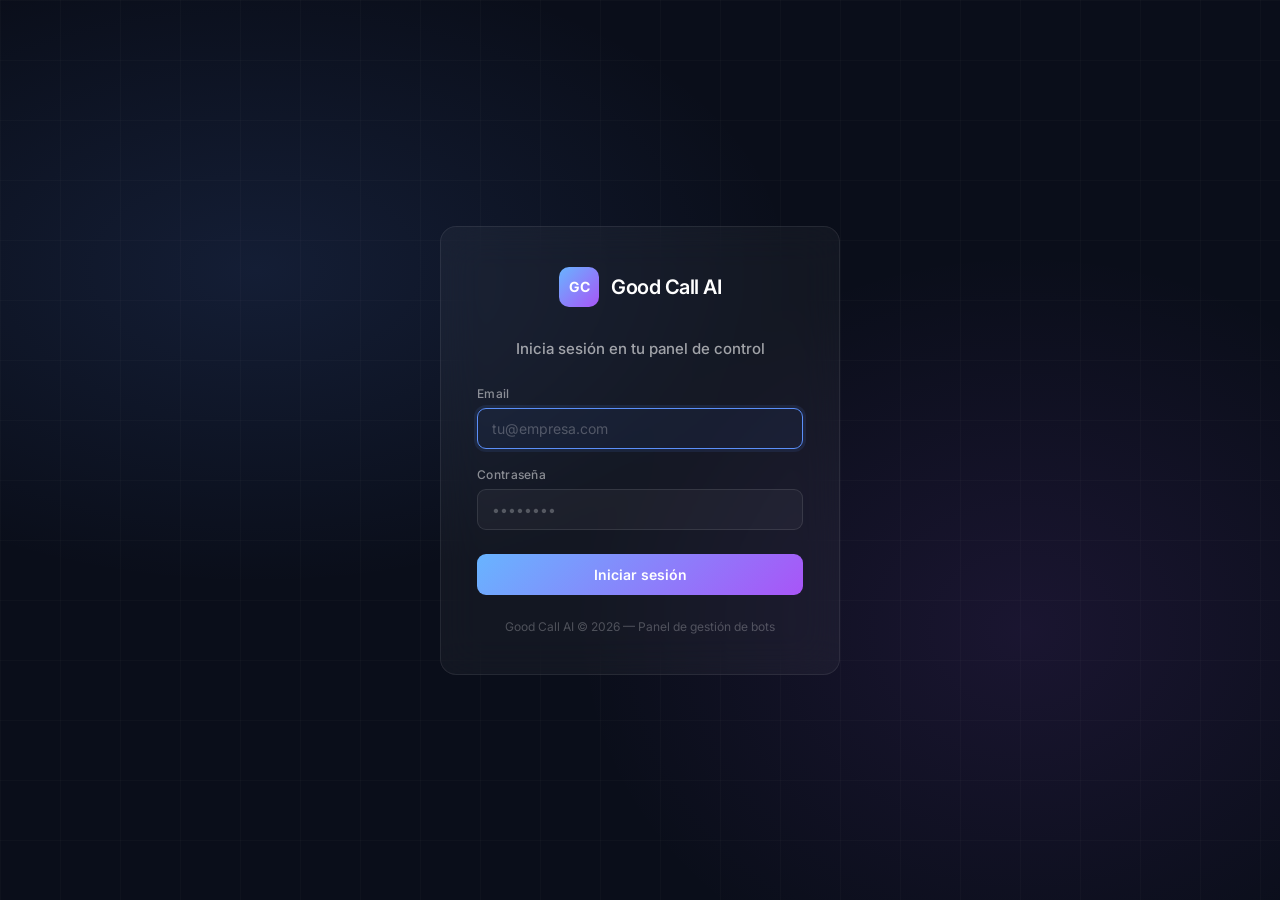
==== commit f922d4fe: "Add files via upload" ====
--- a/index.html
+++ b/index.html
@@ -3,1272 +3,94 @@
 <head>
 <meta charset="UTF-8">
 <meta name="viewport" content="width=device-width, initial-scale=1.0">
-<title>GC — Panel de Control</title>
+<title>Good Call AI — Iniciar sesión</title>
+<link rel="icon" href="data:image/svg+xml,<svg xmlns='http://www.w3.org/2000/svg' viewBox='0 0 100 100'><text y='.9em' font-size='90'>📞</text></svg>">
 <link href="https://fonts.googleapis.com/css2?family=Inter:wght@300;400;500;600;700&family=JetBrains+Mono:wght@400;500&display=swap" rel="stylesheet">
-<style>
-:root {
-  --bg:        #f6f7f9;
-  --surface:   #ffffff;
-  --surface2:  #f0f1f4;
-  --border:    #e3e5ea;
-  --border2:   #d0d3db;
-  --text:      #111827;
-  --text2:     #6b7280;
-  --text3:     #9ca3af;
-  --blue:      #5b8ff9;
-  --violet:    #a855f7;
-  --grad:      linear-gradient(135deg, #68b4ff 0%, #a855f7 100%);
-  --green:     #10b981;
-  --red:       #ef4444;
-  --amber:     #f59e0b;
-  --r:         10px;
-  --shadow:    0 1px 3px rgba(0,0,0,0.07), 0 1px 2px rgba(0,0,0,0.04);
-}
-
-*, *::before, *::after { box-sizing: border-box; margin: 0; padding: 0; }
-
-body {
-  font-family: 'Inter', sans-serif;
-  background: var(--bg);
-  color: var(--text);
-  min-height: 100vh;
-  font-size: 14px;
-  -webkit-font-smoothing: antialiased;
-}
-
-/* ─── TOPBAR ─── */
-.topbar {
-  position: fixed;
-  top: 0; left: 0; right: 0;
-  height: 54px;
-  background: var(--surface);
-  border-bottom: 1px solid var(--border);
-  display: flex;
-  align-items: center;
-  padding: 0 24px;
-  gap: 0;
-  z-index: 200;
-  box-shadow: var(--shadow);
-}
-
-.top-logo {
-  display: flex;
-  align-items: center;
-  gap: 10px;
-  margin-right: 36px;
-  cursor: pointer;
-  text-decoration: none;
-}
-
-.logo-mark {
-  width: 30px; height: 30px;
-  border-radius: 7px;
-  background: var(--grad);
-  display: flex; align-items: center; justify-content: center;
-  font-size: 11px;
-  font-weight: 700;
-  color: #fff;
-  flex-shrink: 0;
-}
-
-.logo-label {
-  font-size: 15px;
-  font-weight: 600;
-  color: var(--text);
-  letter-spacing: -0.3px;
-}
-
-.top-nav {
-  display: flex;
-  align-items: center;
-  gap: 1px;
-  flex: 1;
-}
-
-.top-nav-item {
-  padding: 6px 12px;
-  border-radius: 7px;
-  font-size: 13.5px;
-  font-weight: 500;
-  color: var(--text2);
-  cursor: pointer;
-  transition: all 0.12s;
-  user-select: none;
-  white-space: nowrap;
-}
-
-.top-nav-item:hover { background: var(--surface2); color: var(--text); }
-.top-nav-item.active { background: var(--surface2); color: var(--text); font-weight: 600; }
-
-.top-right {
-  display: flex;
-  align-items: center;
-  gap: 8px;
-  margin-left: auto;
-}
-
-.btn {
-  font-family: 'Inter', sans-serif;
-  font-size: 13px;
-  font-weight: 500;
-  padding: 7px 14px;
-  border-radius: 7px;
-  border: none;
-  cursor: pointer;
-  transition: all 0.12s;
-  display: flex;
-  align-items: center;
-  gap: 6px;
-  white-space: nowrap;
-}
-
-.btn-primary {
-  background: var(--grad);
-  color: #fff;
-  box-shadow: 0 2px 8px rgba(91,143,249,0.3);
-}
-
-.btn-primary:hover { opacity: 0.88; }
-
-.btn-ghost {
-  background: transparent;
-  color: var(--text2);
-  border: 1px solid var(--border);
-}
-
-.btn-ghost:hover { background: var(--surface2); color: var(--text); }
-
-.divider-v {
-  width: 1px;
-  height: 22px;
-  background: var(--border);
-}
-
-.user-chip {
-  display: flex;
-  align-items: center;
-  gap: 7px;
-  padding: 4px 10px 4px 4px;
-  border-radius: 30px;
-  cursor: pointer;
-  border: 1px solid var(--border);
-  transition: all 0.12s;
-}
-
-.user-chip:hover { background: var(--surface2); }
-
-.user-av {
-  width: 26px; height: 26px;
-  border-radius: 50%;
-  background: var(--grad);
-  display: flex; align-items: center; justify-content: center;
-  font-size: 10px;
-  font-weight: 600;
-  color: #fff;
-}
-
-.user-chip-name { font-size: 13px; font-weight: 500; }
-
-.logout {
-  display: flex;
-  align-items: center;
-  gap: 5px;
-  padding: 6px 11px;
-  border-radius: 7px;
-  font-family: 'Inter', sans-serif;
-  font-size: 13px;
-  font-weight: 500;
-  color: var(--text2);
-  cursor: pointer;
-  background: transparent;
-  border: 1px solid var(--border);
-  transition: all 0.12s;
-}
-
-.logout:hover { background: #fff5f5; color: var(--red); border-color: #fca5a5; }
-
-/* ─── LAYOUT ─── */
-.layout {
-  display: flex;
-  margin-top: 54px;
-  min-height: calc(100vh - 54px);
-}
-
-/* ─── SIDEBAR ─── */
-.sidebar {
-  width: 206px;
-  background: var(--surface);
-  border-right: 1px solid var(--border);
-  padding: 18px 10px;
-  position: fixed;
-  top: 54px; left: 0; bottom: 0;
-  overflow-y: auto;
-  z-index: 100;
-}
-
-.sg { margin-bottom: 20px; }
-
-.sg-label {
-  font-size: 10px;
-  font-weight: 600;
-  letter-spacing: 1.3px;
-  text-transform: uppercase;
-  color: var(--text3);
-  padding: 0 10px;
-  margin-bottom: 4px;
-}
-
-.si {
-  display: flex;
-  align-items: center;
-  gap: 9px;
-  padding: 8px 10px;
-  border-radius: 7px;
-  font-size: 13.5px;
-  font-weight: 400;
-  color: var(--text2);
-  cursor: pointer;
-  transition: all 0.12s;
-  margin-bottom: 1px;
-  user-select: none;
-}
-
-.si:hover { background: var(--surface2); color: var(--text); }
-
-.si.active {
-  background: linear-gradient(135deg, rgba(91,143,249,0.1), rgba(168,85,247,0.07));
-  color: var(--blue);
-  font-weight: 500;
-}
-
-.si svg { width: 15px; height: 15px; flex-shrink: 0; opacity: 0.55; }
-.si.active svg { opacity: 1; }
-
-.si-badge {
-  margin-left: auto;
-  font-size: 10.5px;
-  font-family: 'JetBrains Mono', monospace;
-  background: var(--surface2);
-  color: var(--text3);
-  padding: 1px 7px;
-  border-radius: 20px;
-}
-
-/* ─── MAIN ─── */
-.main {
-  margin-left: 206px;
-  flex: 1;
-  padding: 30px 34px;
-  max-width: calc(100vw - 206px);
-}
-
-/* PAGE HEADER */
-.ph { margin-bottom: 26px; }
-.ph-title { font-size: 20px; font-weight: 600; letter-spacing: -0.3px; }
-.ph-sub { font-size: 13px; color: var(--text2); margin-top: 3px; }
-
-/* STATS */
-.stats-row {
-  display: grid;
-  grid-template-columns: repeat(4, 1fr);
-  gap: 14px;
-  margin-bottom: 18px;
-}
-
-.stat {
-  background: var(--surface);
-  border: 1px solid var(--border);
-  border-radius: var(--r);
-  padding: 18px 20px;
-  box-shadow: var(--shadow);
-}
-
-.stat-top {
-  display: flex;
-  align-items: center;
-  justify-content: space-between;
-  margin-bottom: 12px;
-}
-
-.stat-label { font-size: 12px; font-weight: 500; color: var(--text2); }
-
-.stat-icon {
-  width: 28px; height: 28px;
-  border-radius: 7px;
-  display: flex; align-items: center; justify-content: center;
-}
-
-.stat-value {
-  font-size: 26px;
-  font-weight: 700;
-  letter-spacing: -0.8px;
-  line-height: 1;
-  margin-bottom: 6px;
-}
-
-.stat-value.empty { color: var(--text3); font-weight: 400; font-size: 22px; }
-.stat-note { font-size: 11.5px; color: var(--text3); font-family: 'JetBrains Mono', monospace; }
-
-/* GRID */
-.g2   { display: grid; grid-template-columns: 1fr 310px; gap: 14px; margin-bottom: 14px; }
-.g2eq { display: grid; grid-template-columns: 1fr 1fr; gap: 14px; }
-
-/* CARD */
-.card {
-  background: var(--surface);
-  border: 1px solid var(--border);
-  border-radius: var(--r);
-  box-shadow: var(--shadow);
-  overflow: hidden;
-}
-
-.ch {
-  padding: 14px 18px;
-  border-bottom: 1px solid var(--border);
-  display: flex;
-  align-items: center;
-  justify-content: space-between;
-}
-
-.ch-title { font-size: 13.5px; font-weight: 600; }
-.ch-link  { font-size: 12px; color: var(--blue); cursor: pointer; font-weight: 500; }
-.ch-link:hover { text-decoration: underline; }
-
-/* CHART */
-.chart-period { display: flex; gap: 4px; }
-
-.period-btn {
-  font-size: 11.5px;
-  font-family: 'JetBrains Mono', monospace;
-  padding: 4px 9px;
-  border-radius: 6px;
-  cursor: pointer;
-  border: 1px solid var(--border);
-  background: transparent;
-  color: var(--text2);
-  transition: all 0.12s;
-}
-
-.period-btn.active { border-color: var(--blue); color: var(--blue); background: rgba(91,143,249,0.06); }
-
-.chart-empty {
-  margin: 18px;
-  height: 150px;
-  display: flex;
-  flex-direction: column;
-  align-items: center;
-  justify-content: center;
-  gap: 7px;
-  color: var(--text3);
-  font-size: 13px;
-  border: 1.5px dashed var(--border2);
-  border-radius: 8px;
-}
-
-/* BOTS */
-.bot-row {
-  display: flex;
-  align-items: center;
-  gap: 11px;
-  padding: 12px 16px;
-  border-bottom: 1px solid var(--border);
-  cursor: pointer;
-  transition: background 0.12s;
-}
-
-.bot-row:hover { background: var(--bg); }
-
-.bot-av {
-  width: 34px; height: 34px;
-  border-radius: 8px;
-  background: var(--surface2);
-  border: 1px solid var(--border);
-  display: flex; align-items: center; justify-content: center;
-  font-size: 11px;
-  font-weight: 700;
-  color: var(--text2);
-  flex-shrink: 0;
-}
-
-.bot-info { flex: 1; min-width: 0; }
-.bot-name { font-size: 13.5px; font-weight: 500; margin-bottom: 1px; }
-.bot-num  { font-size: 11px; color: var(--text2); font-family: 'JetBrains Mono', monospace; }
-
-.pill {
-  font-size: 11px;
-  font-family: 'JetBrains Mono', monospace;
-  font-weight: 500;
-  padding: 3px 9px;
-  border-radius: 20px;
-}
-
-.pill.on  { background: #d1fae5; color: #065f46; }
-.pill.pau { background: #fef3c7; color: #92400e; }
-.pill.off { background: #fee2e2; color: #991b1b; }
-
-.add-bot-row {
-  display: flex;
-  align-items: center;
-  justify-content: center;
-  gap: 7px;
-  margin: 10px;
-  padding: 9px;
-  border: 1.5px dashed var(--border2);
-  border-radius: 8px;
-  font-size: 13px;
-  color: var(--text3);
-  cursor: pointer;
-  transition: all 0.12s;
-}
-
-.add-bot-row:hover { border-color: var(--blue); color: var(--blue); background: rgba(91,143,249,0.04); }
-
-/* EMPTY STATE */
-.empty {
-  display: flex;
-  flex-direction: column;
-  align-items: center;
-  justify-content: center;
-  padding: 32px 20px;
-  gap: 6px;
-  color: var(--text3);
-  text-align: center;
-}
-
-.empty-ico {
-  width: 38px; height: 38px;
-  background: var(--surface2);
-  border-radius: 9px;
-  display: flex; align-items: center; justify-content: center;
-  margin-bottom: 6px;
-}
-
-.empty-t { font-size: 13.5px; font-weight: 500; color: var(--text2); }
-.empty-s { font-size: 12.5px; }
-
-/* TABLE */
-table { width: 100%; border-collapse: collapse; }
-
-thead th {
-  text-align: left;
-  font-size: 11px;
-  font-weight: 600;
-  letter-spacing: 0.7px;
-  text-transform: uppercase;
-  color: var(--text3);
-  padding: 10px 18px;
-  border-bottom: 1px solid var(--border);
-  background: var(--bg);
-}
-
-tbody td {
-  padding: 12px 18px;
-  font-size: 13px;
-  color: var(--text2);
-  border-bottom: 1px solid var(--border);
-}
-
-tbody tr:last-child td { border-bottom: none; }
-tbody tr:hover td { background: var(--bg); }
-.td-m { color: var(--text); font-weight: 500; }
-
-/* CONFIG */
-.cr {
-  display: flex;
-  align-items: center;
-  justify-content: space-between;
-  padding: 13px 18px;
-  border-bottom: 1px solid var(--border);
-}
-
-.cr:last-child { border-bottom: none; }
-.cr-label { font-size: 13.5px; font-weight: 500; color: var(--text); margin-bottom: 2px; }
-.cr-sub   { font-size: 11.5px; color: var(--text2); }
-
-.toggle {
-  width: 36px; height: 20px;
-  border-radius: 20px;
-  background: var(--border2);
-  position: relative;
-  cursor: pointer;
-  transition: background 0.18s;
-  flex-shrink: 0;
-}
-
-.toggle.on { background: var(--blue); }
-
-.toggle::after {
-  content: '';
-  position: absolute;
-  width: 14px; height: 14px;
-  background: #fff;
-  border-radius: 50%;
-  top: 3px; left: 3px;
-  transition: left 0.18s;
-  box-shadow: 0 1px 3px rgba(0,0,0,0.2);
-}
-
-.toggle.on::after { left: 19px; }
-
-.cfg-sel {
-  font-family: 'JetBrains Mono', monospace;
-  font-size: 12px;
-  background: var(--surface);
-  border: 1px solid var(--border2);
-  color: var(--text);
-  padding: 5px 9px;
-  border-radius: 7px;
-  cursor: pointer;
-  outline: none;
-}
-
-.cfg-sel:focus { border-color: var(--blue); }
-
-/* PROMPT */
-.pw { padding: 13px 18px; }
-.pw-label {
-  font-size: 10.5px;
-  font-weight: 600;
-  letter-spacing: 0.8px;
-  text-transform: uppercase;
-  color: var(--text3);
-  margin-bottom: 7px;
-}
-
-textarea.prompt {
-  width: 100%;
-  background: var(--bg);
-  border: 1px solid var(--border2);
-  color: var(--text);
-  font-family: 'JetBrains Mono', monospace;
-  font-size: 12px;
-  line-height: 1.6;
-  padding: 10px 12px;
-  border-radius: 8px;
-  resize: none;
-  outline: none;
-  transition: border-color 0.12s;
-}
-
-textarea.prompt:focus { border-color: var(--blue); background: #fff; }
-
-/* PLAN BANNER */
-.plan-banner {
-  margin: 12px 18px 16px;
-  background: linear-gradient(135deg, rgba(91,143,249,0.06), rgba(168,85,247,0.06));
-  border: 1px solid rgba(91,143,249,0.18);
-  border-radius: 9px;
-  padding: 13px 15px;
-  display: flex;
-  align-items: center;
-  justify-content: space-between;
-  gap: 10px;
-}
-
-.pb-label { font-size: 10px; color: var(--text2); font-family: 'JetBrains Mono', monospace; margin-bottom: 4px; letter-spacing: 0.5px; }
-.pb-val   { font-size: 17px; font-weight: 700; color: var(--text); }
-.pb-date  { font-size: 12px; color: var(--text2); font-weight: 400; margin-left: 5px; }
-
-.pb-manage {
-  padding: 7px 13px;
-  border-radius: 7px;
-  border: 1px solid rgba(91,143,249,0.25);
-  background: rgba(91,143,249,0.07);
-  color: var(--blue);
-  font-family: 'Inter', sans-serif;
-  font-size: 12.5px;
-  font-weight: 500;
-  cursor: pointer;
-  transition: all 0.12s;
-}
-
-.pb-manage:hover { background: rgba(91,143,249,0.14); }
-
-/* SCROLLBAR */
-::-webkit-scrollbar { width: 4px; }
-::-webkit-scrollbar-track { background: transparent; }
-::-webkit-scrollbar-thumb { background: var(--border2); border-radius: 4px; }
-
-/* ANIM */
-@keyframes fu { from{opacity:0;transform:translateY(8px)} to{opacity:1;transform:translateY(0)} }
-@keyframes fadeIn { from{opacity:0} to{opacity:1} }
-@keyframes slideUp { from{opacity:0;transform:translateY(16px) scale(0.98)} to{opacity:1;transform:translateY(0) scale(1)} }
-.main > * { animation: fu 0.22s ease both; }
-
-/* ─── MODAL ─── */
-.modal-overlay {
-  position: fixed; inset: 0;
-  background: rgba(0,0,0,0.35);
-  backdrop-filter: blur(3px);
-  z-index: 500;
-  display: flex; align-items: center; justify-content: center;
-  animation: fadeIn 0.15s ease both;
-}
-.modal-box {
-  background: var(--surface);
-  border: 1px solid var(--border);
-  border-radius: 14px;
-  box-shadow: 0 20px 60px rgba(0,0,0,0.16), 0 4px 16px rgba(0,0,0,0.07);
-  width: 560px; max-width: calc(100vw - 40px); max-height: 80vh;
-  overflow-y: auto;
-  animation: slideUp 0.18s ease both;
-}
-.modal-header {
-  display: flex; align-items: flex-start; justify-content: space-between;
-  padding: 18px 22px 16px;
-  border-bottom: 1px solid var(--border);
-  position: sticky; top: 0; background: var(--surface); z-index: 1;
-  border-radius: 14px 14px 0 0;
-}
-.modal-title { font-size: 15px; font-weight: 600; letter-spacing: -0.2px; }
-.modal-sub   { font-size: 12px; color: var(--text2); margin-top: 3px; }
-.modal-close {
-  width: 28px; height: 28px; border-radius: 7px; border: none;
-  background: var(--surface2); color: var(--text2); cursor: pointer;
-  display: flex; align-items: center; justify-content: center;
-  font-size: 18px; line-height: 1; transition: all 0.12s; flex-shrink: 0;
-}
-.modal-close:hover { background: var(--border); color: var(--text); }
-.modal-body { padding: 20px 22px; }
-
-/* ─── FULL PAGE ─── */
-.fullpage-overlay {
-  position: fixed; inset: 0; top: 54px;
-  background: var(--bg); z-index: 300;
-  overflow-y: auto; animation: fu 0.2s ease both;
-}
-.fullpage-inner { margin-left: 206px; padding: 30px 34px; }
-.fullpage-back {
-  display: inline-flex; align-items: center; gap: 6px;
-  font-size: 13px; color: var(--text2); cursor: pointer;
-  margin-bottom: 20px; padding: 6px 10px; border-radius: 7px;
-  transition: all 0.12s; border: 1px solid transparent;
-}
-.fullpage-back:hover { background: var(--surface); border-color: var(--border); color: var(--text); }
-</style>
+<link rel="stylesheet" href="css/styles.css">
 </head>
 <body>
 
-<!-- TOPBAR -->
-<header class="topbar">
-  <div class="top-logo">
-    <div class="logo-mark">GC</div>
-    <span class="logo-label">GC Bots</span>
-  </div>
+<div class="login-page">
+  <div class="login-bg"></div>
+  <div class="login-grid"></div>
 
-  <nav class="top-nav">
-    <div class="top-nav-item active" onclick="setTopActive(this)">Dashboard</div>
-    <div class="top-nav-item" onclick="setTopActive(this)">Bots</div>
-    <div class="top-nav-item" onclick="setTopActive(this)">Conversaciones</div>
-    <div class="top-nav-item" onclick="setTopActive(this)">Flujos</div>
-    <div class="top-nav-item" onclick="setTopActive(this)">Archivos</div>
-    <div class="top-nav-item" onclick="setTopActive(this)">Analíticas</div>
-    <div class="top-nav-item" onclick="setTopActive(this)">Pagos</div>
-  </nav>
-
-  <div class="top-right">
-    <button class="btn btn-primary">
-      <svg width="12" height="12" viewBox="0 0 16 16" fill="none" stroke="currentColor" stroke-width="2.2"><line x1="8" y1="2" x2="8" y2="14"/><line x1="2" y1="8" x2="14" y2="8"/></svg>
-      Nuevo bot
-    </button>
-    <div class="divider-v"></div>
-    <div class="user-chip">
-      <div class="user-av">JR</div>
-      <span class="user-chip-name">Juan R.</span>
-    </div>
-    <button class="logout">
-      <svg width="13" height="13" viewBox="0 0 16 16" fill="none" stroke="currentColor" stroke-width="1.6"><path d="M6 2H3a1 1 0 00-1 1v10a1 1 0 001 1h3M11 11l3-3-3-3M14 8H6"/></svg>
-      Salir
-    </button>
-  </div>
-</header>
-
-<div class="layout">
-
-  <!-- SIDEBAR -->
-  <aside class="sidebar">
-    <div class="sg">
-      <div class="sg-label">General</div>
-      <div class="si active" onclick="setSide(this)">
-        <svg viewBox="0 0 16 16" fill="none" stroke="currentColor" stroke-width="1.5"><rect x="1.5" y="1.5" width="5.5" height="5.5" rx="1.2"/><rect x="9" y="1.5" width="5.5" height="5.5" rx="1.2"/><rect x="1.5" y="9" width="5.5" height="5.5" rx="1.2"/><rect x="9" y="9" width="5.5" height="5.5" rx="1.2"/></svg>
-        Resumen
-      </div>
-      <div class="si" onclick="setSide(this)">
-        <svg viewBox="0 0 16 16" fill="none" stroke="currentColor" stroke-width="1.5"><circle cx="8" cy="8" r="6"/><circle cx="8" cy="8" r="2.2"/></svg>
-        Mis Bots
-        <span class="si-badge">0</span>
-      </div>
-      <div class="si" onclick="setSide(this)">
-        <svg viewBox="0 0 16 16" fill="none" stroke="currentColor" stroke-width="1.5"><path d="M2 3h12a1 1 0 011 1v7a1 1 0 01-1 1H5l-3 2V4a1 1 0 011-1z"/></svg>
-        Conversaciones
-        <span class="si-badge">0</span>
-      </div>
-      <div class="si" onclick="setSide(this)">
-        <svg viewBox="0 0 16 16" fill="none" stroke="currentColor" stroke-width="1.5"><polyline points="1,11 4.5,7 7.5,9.5 11.5,4 15,6"/></svg>
-        Analíticas
-      </div>
+  <div class="login-card">
+    <div class="login-logo">
+      <div class="login-logo-mark">GC</div>
+      <span class="login-logo-text">Good Call AI</span>
     </div>
 
-    <div class="sg">
-      <div class="sg-label">Configuración</div>
-      <div class="si" onclick="setSide(this)">
-        <svg viewBox="0 0 16 16" fill="none" stroke="currentColor" stroke-width="1.5"><circle cx="8" cy="8" r="2"/><path d="M8 1v2M8 13v2M1 8h2M13 8h2M3.22 3.22l1.42 1.42M11.36 11.36l1.42 1.42M3.22 12.78l1.42-1.42M11.36 4.64l1.42-1.42"/></svg>
-        Configurar Bot
+    <div class="login-title">Inicia sesión en tu panel de control</div>
+
+    <div class="login-error" id="loginError"></div>
+
+    <form id="loginForm" onsubmit="handleLogin(event)">
+      <div class="login-field">
+        <label for="email">Email</label>
+        <input type="email" id="email" placeholder="tu@empresa.com" required autocomplete="email" autofocus>
       </div>
-      <div class="si" onclick="setSide(this)">
-        <svg viewBox="0 0 16 16" fill="none" stroke="currentColor" stroke-width="1.5"><path d="M3 5h10M3 8h6M3 11h4"/><rect x="1.5" y="2" width="13" height="12" rx="1.5"/></svg>
-        Flujos
+
+      <div class="login-field">
+        <label for="password">Contraseña</label>
+        <input type="password" id="password" placeholder="••••••••" required autocomplete="current-password">
       </div>
-      <div class="si" onclick="setSide(this)">
-        <svg viewBox="0 0 16 16" fill="none" stroke="currentColor" stroke-width="1.5"><rect x="2" y="2" width="12" height="12" rx="1.5"/><line x1="5" y1="8" x2="11" y2="8"/><line x1="8" y1="5" x2="8" y2="11"/></svg>
-        Archivos / Media
-      </div>
+
+      <button type="submit" class="login-btn" id="loginBtn">
+        Iniciar sesión
+      </button>
+    </form>
+
+    <div class="login-footer">
+      Good Call AI © 2026 — Panel de gestión de bots
     </div>
-
-    <div class="sg">
-      <div class="sg-label">Cuenta</div>
-      <div class="si" onclick="setSide(this)">
-        <svg viewBox="0 0 16 16" fill="none" stroke="currentColor" stroke-width="1.5"><rect x="1.5" y="4" width="13" height="9" rx="1.5"/><path d="M1.5 7.5h13M5 4V2.5a2.5 2.5 0 015 0V4"/></svg>
-        Pagos
-      </div>
-      <div class="si" onclick="setSide(this)">
-        <svg viewBox="0 0 16 16" fill="none" stroke="currentColor" stroke-width="1.5"><circle cx="6" cy="5" r="3"/><path d="M1 14c0-3.3 2.2-5 5-5M12 9v4M10 11h4"/></svg>
-        Equipo
-      </div>
-    </div>
-  </aside>
-
-  <!-- MAIN -->
-  <main class="main" id="main-content">
-    <!-- Views are injected here by JS -->
-  </main>
+  </div>
 </div>
 
+<!-- Auth module -->
+<script src="js/api.js"></script>
+<script src="js/auth.js"></script>
+
 <script>
-// ─── ROUTING ─────────────────────────────────────────────────────────────────
-// sidebar: 'mini' swaps content inside main | 'full' = full-page overlay
-// topnav:  always 'modal'
-
-const SIDEBAR_ROUTES = {
-  'resumen':          'mini',
-  'mis bots':         'mini',
-  'conversaciones':   'mini',
-  'analíticas':       'mini',
-  'configurar bot':   'mini',
-  'flujos':           'mini',
-  'archivos / media': 'full',
-  'pagos':            'full',
-  'equipo':           'full',
-};
-
-// ─── MINI-PAGE CONTENT ───────────────────────────────────────────────────────
-const MINI_PAGES = {
-
-  resumen: {
-    title: 'Resumen general',
-    sub: 'Bienvenido, Juan. Monitorea tus bots y actividad desde aquí.',
-    render: () => `
-      <div class="stats-row">
-        <div class="stat">
-          <div class="stat-top"><div class="stat-label">Mensajes hoy</div><div class="stat-icon" style="background:#eff6ff"><svg width="13" height="13" viewBox="0 0 16 16" fill="none" stroke="#5b8ff9" stroke-width="1.6"><path d="M2 3h12a1 1 0 011 1v7a1 1 0 01-1 1H5l-3 2V4a1 1 0 011-1z"/></svg></div></div>
-          <div class="stat-value empty">—</div><div class="stat-note">Sin actividad aún</div>
-        </div>
-        <div class="stat">
-          <div class="stat-top"><div class="stat-label">Conversaciones activas</div><div class="stat-icon" style="background:#faf5ff"><svg width="13" height="13" viewBox="0 0 16 16" fill="none" stroke="#a855f7" stroke-width="1.6"><circle cx="8" cy="8" r="6"/><circle cx="8" cy="8" r="2.2"/></svg></div></div>
-          <div class="stat-value empty">0</div><div class="stat-note">Ningún bot activo</div>
-        </div>
-        <div class="stat">
-          <div class="stat-top"><div class="stat-label">Tasa de respuesta</div><div class="stat-icon" style="background:#ecfdf5"><svg width="13" height="13" viewBox="0 0 16 16" fill="none" stroke="#10b981" stroke-width="1.6"><polyline points="1,11 4.5,7 7.5,9.5 11.5,4 15,6"/></svg></div></div>
-          <div class="stat-value empty">—</div><div class="stat-note">Disponible con datos</div>
-        </div>
-        <div class="stat">
-          <div class="stat-top"><div class="stat-label">Escalados a agente</div><div class="stat-icon" style="background:#fef2f2"><svg width="13" height="13" viewBox="0 0 16 16" fill="none" stroke="#ef4444" stroke-width="1.6"><circle cx="6" cy="5" r="3"/><path d="M1 14c0-3.3 2.2-5 5-5M12 9v4M10 11h4"/></svg></div></div>
-          <div class="stat-value empty">0</div><div class="stat-note">Sin escalados</div>
-        </div>
-      </div>
-      <div class="g2">
-        <div class="card">
-          <div class="ch">
-            <div class="ch-title">Actividad de mensajes</div>
-            <div class="chart-period">
-              <div class="period-btn" onclick="setPeriod(this)">7D</div>
-              <div class="period-btn active" onclick="setPeriod(this)">30D</div>
-              <div class="period-btn" onclick="setPeriod(this)">90D</div>
-            </div>
-          </div>
-          <div class="chart-empty">
-            <svg width="26" height="26" viewBox="0 0 16 16" fill="none" stroke="currentColor" stroke-width="1.2" opacity="0.35"><polyline points="1,13 5,9 8,11 12,5 15,7"/><rect x="1" y="1" width="14" height="14" rx="1.5"/></svg>
-            <span>Sin datos disponibles</span>
-            <span style="font-size:12px">Conecta tu primer bot para ver la actividad</span>
-          </div>
-        </div>
-        <div class="card">
-          <div class="ch"><div class="ch-title">Estado de bots</div><div class="ch-link" onclick="navigate('mis-bots')">Gestionar</div></div>
-          <div class="empty">
-            <div class="empty-ico"><svg width="17" height="17" viewBox="0 0 16 16" fill="none" stroke="currentColor" stroke-width="1.4" opacity="0.45"><circle cx="8" cy="8" r="6"/><circle cx="8" cy="8" r="2.2"/></svg></div>
-            <div class="empty-t">Sin bots configurados</div>
-            <div class="empty-s">Crea tu primer bot para empezar</div>
-          </div>
-          <div class="add-bot-row" onclick="navigate('mis-bots')">
-            <svg width="12" height="12" viewBox="0 0 16 16" fill="none" stroke="currentColor" stroke-width="2"><line x1="8" y1="2" x2="8" y2="14"/><line x1="2" y1="8" x2="14" y2="8"/></svg>
-            Agregar bot
-          </div>
-        </div>
-      </div>
-      <div class="g2eq">
-        <div class="card">
-          <div class="ch"><div class="ch-title">Pagos recientes</div><div class="ch-link" onclick="navigate('pagos')">Ver historial</div></div>
-          <div class="empty">
-            <div class="empty-ico"><svg width="17" height="17" viewBox="0 0 16 16" fill="none" stroke="currentColor" stroke-width="1.4" opacity="0.45"><rect x="1.5" y="4" width="13" height="9" rx="1.5"/><path d="M1.5 7.5h13"/></svg></div>
-            <div class="empty-t">Sin pagos registrados</div>
-            <div class="empty-s">El historial de pagos aparecerá aquí</div>
-          </div>
-          <div class="plan-banner">
-            <div><div class="pb-label">PLAN ACTIVO</div><div><span class="pb-val">Plan Pro</span><span class="pb-date">$49 USD / mes</span></div></div>
-            <button class="pb-manage">Gestionar</button>
-          </div>
-        </div>
-        <div class="card">
-          <div class="ch"><div class="ch-title">Configuración rápida</div><div class="ch-link" onclick="navigate('configurar-bot')">Avanzado</div></div>
-          <div class="cr"><div><div class="cr-label">Respuestas automáticas</div><div class="cr-sub">Operación continua sin intervención</div></div><div class="toggle on" onclick="this.classList.toggle('on')"></div></div>
-          <div class="cr"><div><div class="cr-label">Alertas de escalados</div><div class="cr-sub">Notificación al agente por email</div></div><div class="toggle on" onclick="this.classList.toggle('on')"></div></div>
-          <div class="cr" style="border-bottom:none"><div><div class="cr-label">Modo fuera de horario</div><div class="cr-sub">Respuesta automática nocturna</div></div><div class="toggle" onclick="this.classList.toggle('on')"></div></div>
-        </div>
-      </div>
-    `
-  },
-
-  'mis-bots': {
-    title: 'Mis Bots',
-    sub: 'Administra y monitorea todos tus bots activos.',
-    render: () => `
-      <div style="display:flex;justify-content:flex-end;margin-bottom:16px">
-        <button class="btn btn-primary" onclick="alert('Crear nuevo bot')">
-          <svg width="12" height="12" viewBox="0 0 16 16" fill="none" stroke="currentColor" stroke-width="2.2"><line x1="8" y1="2" x2="8" y2="14"/><line x1="2" y1="8" x2="14" y2="8"/></svg>
-          Nuevo bot
-        </button>
-      </div>
-      <div class="card">
-        <div class="ch"><div class="ch-title">Todos los bots</div><span class="si-badge" style="font-size:11px">0 bots</span></div>
-        <div class="empty" style="padding:56px 20px">
-          <div class="empty-ico"><svg width="17" height="17" viewBox="0 0 16 16" fill="none" stroke="currentColor" stroke-width="1.4" opacity="0.45"><circle cx="8" cy="8" r="6"/><circle cx="8" cy="8" r="2.2"/></svg></div>
-          <div class="empty-t">No tienes bots creados</div>
-          <div class="empty-s">Crea tu primer bot y comienza a automatizar conversaciones</div>
-          <button class="btn btn-primary" style="margin-top:14px" onclick="alert('Crear bot')">
-            <svg width="12" height="12" viewBox="0 0 16 16" fill="none" stroke="currentColor" stroke-width="2.2"><line x1="8" y1="2" x2="8" y2="14"/><line x1="2" y1="8" x2="14" y2="8"/></svg>
-            Crear primer bot
-          </button>
-        </div>
-      </div>
-    `
-  },
-
-  conversaciones: {
-    title: 'Conversaciones',
-    sub: 'Historial de todas las conversaciones gestionadas por tus bots.',
-    render: () => `
-      <div class="card">
-        <div class="ch">
-          <div class="ch-title">Conversaciones recientes</div>
-          <div style="display:flex;gap:8px;align-items:center">
-            <input style="font-family:inherit;font-size:12.5px;padding:5px 10px;border:1px solid var(--border);border-radius:7px;outline:none;background:var(--bg);color:var(--text)" placeholder="Buscar conversación...">
-            <button class="btn btn-ghost">Filtrar</button>
-          </div>
-        </div>
-        <div class="empty" style="padding:56px 20px">
-          <div class="empty-ico"><svg width="17" height="17" viewBox="0 0 16 16" fill="none" stroke="currentColor" stroke-width="1.4" opacity="0.45"><path d="M2 3h12a1 1 0 011 1v7a1 1 0 01-1 1H5l-3 2V4a1 1 0 011-1z"/></svg></div>
-          <div class="empty-t">Sin conversaciones aún</div>
-          <div class="empty-s">Las conversaciones de tus bots aparecerán aquí en tiempo real</div>
-        </div>
-      </div>
-    `
-  },
-
-  analiticas: {
-    title: 'Analíticas',
-    sub: 'Métricas de rendimiento y engagement de tus bots.',
-    render: () => `
-      <div class="stats-row">
-        <div class="stat">
-          <div class="stat-top"><div class="stat-label">Total mensajes</div><div class="stat-icon" style="background:#eff6ff"><svg width="13" height="13" viewBox="0 0 16 16" fill="none" stroke="#5b8ff9" stroke-width="1.6"><path d="M2 3h12a1 1 0 011 1v7a1 1 0 01-1 1H5l-3 2V4a1 1 0 011-1z"/></svg></div></div>
-          <div class="stat-value empty">—</div><div class="stat-note">Sin datos</div>
-        </div>
-        <div class="stat">
-          <div class="stat-top"><div class="stat-label">Usuarios únicos</div><div class="stat-icon" style="background:#faf5ff"><svg width="13" height="13" viewBox="0 0 16 16" fill="none" stroke="#a855f7" stroke-width="1.6"><circle cx="6" cy="5" r="3"/><path d="M1 14c0-3.3 2.2-5 5-5M12 9v4M10 11h4"/></svg></div></div>
-          <div class="stat-value empty">—</div><div class="stat-note">Sin datos</div>
-        </div>
-        <div class="stat">
-          <div class="stat-top"><div class="stat-label">Resolución automática</div><div class="stat-icon" style="background:#ecfdf5"><svg width="13" height="13" viewBox="0 0 16 16" fill="none" stroke="#10b981" stroke-width="1.6"><polyline points="1,11 4.5,7 7.5,9.5 11.5,4 15,6"/></svg></div></div>
-          <div class="stat-value empty">—</div><div class="stat-note">Sin datos</div>
-        </div>
-        <div class="stat">
-          <div class="stat-top"><div class="stat-label">Tiempo de respuesta</div><div class="stat-icon" style="background:#fff7ed"><svg width="13" height="13" viewBox="0 0 16 16" fill="none" stroke="#f59e0b" stroke-width="1.6"><circle cx="8" cy="8" r="6"/><polyline points="8,4 8,8 11,10"/></svg></div></div>
-          <div class="stat-value empty">—</div><div class="stat-note">Sin datos</div>
-        </div>
-      </div>
-      <div class="card">
-        <div class="ch">
-          <div class="ch-title">Actividad por período</div>
-          <div class="chart-period">
-            <div class="period-btn" onclick="setPeriod(this)">7D</div>
-            <div class="period-btn active" onclick="setPeriod(this)">30D</div>
-            <div class="period-btn" onclick="setPeriod(this)">90D</div>
-          </div>
-        </div>
-        <div class="chart-empty" style="height:200px">
-          <svg width="26" height="26" viewBox="0 0 16 16" fill="none" stroke="currentColor" stroke-width="1.2" opacity="0.35"><polyline points="1,13 5,9 8,11 12,5 15,7"/><rect x="1" y="1" width="14" height="14" rx="1.5"/></svg>
-          <span>Sin datos disponibles</span>
-          <span style="font-size:12px">Conecta un bot para comenzar a ver métricas</span>
-        </div>
-      </div>
-    `
-  },
-
-  'configurar-bot': {
-    title: 'Configurar Bot',
-    sub: 'Personaliza el comportamiento y personalidad de tu bot.',
-    render: () => `
-      <div class="g2eq">
-        <div class="card">
-          <div class="ch"><div class="ch-title">Comportamiento</div></div>
-          <div class="cr"><div><div class="cr-label">Respuestas automáticas</div><div class="cr-sub">Operación continua sin intervención</div></div><div class="toggle on" onclick="this.classList.toggle('on')"></div></div>
-          <div class="cr"><div><div class="cr-label">Alertas de escalados</div><div class="cr-sub">Notificación al agente por email</div></div><div class="toggle on" onclick="this.classList.toggle('on')"></div></div>
-          <div class="cr"><div><div class="cr-label">Modo fuera de horario</div><div class="cr-sub">Respuesta automática nocturna</div></div><div class="toggle" onclick="this.classList.toggle('on')"></div></div>
-          <div class="cr"><div><div class="cr-label">Confirmación de lectura</div><div class="cr-sub">Mostrar "visto" al usuario</div></div><div class="toggle on" onclick="this.classList.toggle('on')"></div></div>
-          <div class="cr" style="border-bottom:none"><div><div class="cr-label">Recolectar datos de contacto</div><div class="cr-sub">Nombre y email del usuario</div></div><div class="toggle" onclick="this.classList.toggle('on')"></div></div>
-        </div>
-        <div class="card">
-          <div class="ch"><div class="ch-title">Motor y lenguaje</div></div>
-          <div class="cr"><div><div class="cr-label">Idioma</div><div class="cr-sub">Idioma de respuestas del bot</div></div><select class="cfg-sel"><option>ES — México</option><option>EN — United States</option><option>PT — Brasil</option></select></div>
-          <div class="cr" style="border-bottom:none"><div><div class="cr-label">Modelo de IA</div><div class="cr-sub">Motor de generación</div></div><select class="cfg-sel"><option>GPT-4o</option><option>Claude 3.5</option><option>Llama 3</option></select></div>
-          <div class="pw">
-            <div class="pw-label">Personalidad del bot</div>
-            <textarea class="prompt" rows="4" placeholder="Describe cómo debe comportarse tu bot. Ej: Eres un asistente de ventas amable para una tienda de ropa..."></textarea>
-          </div>
-          <div class="pw" style="padding-top:0">
-            <div class="pw-label">Mensaje de bienvenida</div>
-            <textarea class="prompt" rows="2" placeholder="Ej: ¡Hola! Soy tu asistente virtual. ¿En qué te puedo ayudar hoy?"></textarea>
-          </div>
-          <div style="padding:0 18px 16px;display:flex;justify-content:flex-end">
-            <button class="btn btn-primary" onclick="alert('Configuración guardada')">Guardar cambios</button>
-          </div>
-        </div>
-      </div>
-    `
-  },
-
-  flujos: {
-    title: 'Flujos',
-    sub: 'Diseña flujos de conversación automatizados paso a paso.',
-    render: () => `
-      <div style="display:flex;justify-content:flex-end;margin-bottom:16px">
-        <button class="btn btn-primary" onclick="alert('Crear nuevo flujo')">
-          <svg width="12" height="12" viewBox="0 0 16 16" fill="none" stroke="currentColor" stroke-width="2.2"><line x1="8" y1="2" x2="8" y2="14"/><line x1="2" y1="8" x2="14" y2="8"/></svg>
-          Nuevo flujo
-        </button>
-      </div>
-      <div class="card">
-        <div class="ch"><div class="ch-title">Flujos creados</div></div>
-        <div class="empty" style="padding:56px 20px">
-          <div class="empty-ico"><svg width="17" height="17" viewBox="0 0 16 16" fill="none" stroke="currentColor" stroke-width="1.4" opacity="0.45"><path d="M3 5h10M3 8h6M3 11h4"/><rect x="1.5" y="2" width="13" height="12" rx="1.5"/></svg></div>
-          <div class="empty-t">Sin flujos definidos</div>
-          <div class="empty-s">Crea flujos para automatizar respuestas según las intenciones del usuario</div>
-          <button class="btn btn-primary" style="margin-top:14px" onclick="alert('Crear flujo')">Crear primer flujo</button>
-        </div>
-      </div>
-    `
+  // Si ya está logueado, redirigir al dashboard
+  if (Auth.redirectIfLoggedIn()) {
+    // redirect happens inside
   }
 
-}; // end MINI_PAGES
+  async function handleLogin(e) {
+    e.preventDefault();
 
-// ─── FULL-PAGE CONTENT ───────────────────────────────────────────────────────
-const FULL_PAGES = {
+    const email = document.getElementById('email').value.trim();
+    const password = document.getElementById('password').value;
+    const btn = document.getElementById('loginBtn');
+    const errorEl = document.getElementById('loginError');
 
-  pagos: {
-    title: 'Pagos',
-    sub: 'Administra tu suscripción y revisa el historial de transacciones.',
-    render: () => `
-      <div class="g2eq">
-        <div class="card">
-          <div class="ch"><div class="ch-title">Plan actual</div></div>
-          <div class="plan-banner" style="margin:16px 18px">
-            <div><div class="pb-label">PLAN ACTIVO</div><div><span class="pb-val">Plan Pro</span><span class="pb-date">$49 USD / mes</span></div></div>
-            <button class="pb-manage">Gestionar</button>
-          </div>
-          <div class="cr"><div><div class="cr-label">Próximo cobro</div><div class="cr-sub">Renovación automática</div></div><span style="font-family:'JetBrains Mono',monospace;font-size:12px;color:var(--text2)">1 abr 2026</span></div>
-          <div class="cr"><div><div class="cr-label">Método de pago</div><div class="cr-sub">Visa terminada en 4242</div></div><button class="btn btn-ghost" style="font-size:12px;padding:5px 10px">Cambiar</button></div>
-          <div class="cr" style="border-bottom:none"><div><div class="cr-label">Facturación por email</div><div class="cr-sub">Facturas mensuales automáticas</div></div><div class="toggle on" onclick="this.classList.toggle('on')"></div></div>
-        </div>
-        <div class="card">
-          <div class="ch"><div class="ch-title">Historial de pagos</div></div>
-          <div class="empty" style="padding:48px 20px">
-            <div class="empty-ico"><svg width="17" height="17" viewBox="0 0 16 16" fill="none" stroke="currentColor" stroke-width="1.4" opacity="0.45"><rect x="1.5" y="4" width="13" height="9" rx="1.5"/><path d="M1.5 7.5h13"/></svg></div>
-            <div class="empty-t">Sin pagos registrados</div>
-            <div class="empty-s">El historial de transacciones aparecerá aquí</div>
-          </div>
-        </div>
-      </div>`
-  },
+    // Reset error
+    errorEl.classList.remove('show');
+    errorEl.textContent = '';
 
-  'archivos-media': {
-    title: 'Archivos / Media',
-    sub: 'Gestiona imágenes, documentos y archivos usados por tus bots.',
-    render: () => `
-      <div style="display:flex;justify-content:flex-end;margin-bottom:16px">
-        <button class="btn btn-primary">
-          <svg width="12" height="12" viewBox="0 0 16 16" fill="none" stroke="currentColor" stroke-width="2.2"><line x1="8" y1="2" x2="8" y2="14"/><line x1="2" y1="8" x2="14" y2="8"/></svg>
-          Subir archivo
-        </button>
-      </div>
-      <div class="card">
-        <div class="ch"><div class="ch-title">Biblioteca de archivos</div></div>
-        <div class="empty" style="padding:64px 20px">
-          <div class="empty-ico"><svg width="17" height="17" viewBox="0 0 16 16" fill="none" stroke="currentColor" stroke-width="1.4" opacity="0.45"><rect x="2" y="2" width="12" height="12" rx="1.5"/><line x1="5" y1="8" x2="11" y2="8"/><line x1="8" y1="5" x2="8" y2="11"/></svg></div>
-          <div class="empty-t">Sin archivos subidos</div>
-          <div class="empty-s">Sube imágenes y documentos para que tus bots puedan usarlos</div>
-        </div>
-      </div>`
-  },
+    // Disable button
+    btn.disabled = true;
+    btn.textContent = 'Verificando...';
 
-  equipo: {
-    title: 'Equipo',
-    sub: 'Gestiona los miembros y permisos de tu espacio de trabajo.',
-    render: () => `
-      <div style="display:flex;justify-content:flex-end;margin-bottom:16px">
-        <button class="btn btn-primary">
-          <svg width="12" height="12" viewBox="0 0 16 16" fill="none" stroke="currentColor" stroke-width="2.2"><line x1="8" y1="2" x2="8" y2="14"/><line x1="2" y1="8" x2="14" y2="8"/></svg>
-          Invitar miembro
-        </button>
-      </div>
-      <div class="card">
-        <div class="ch"><div class="ch-title">Miembros del equipo</div><span class="si-badge" style="font-size:11px">1 miembro</span></div>
-        <table>
-          <thead><tr><th>Nombre</th><th>Email</th><th>Rol</th><th>Estado</th></tr></thead>
-          <tbody>
-            <tr>
-              <td><span class="td-m">Juan R.</span></td>
-              <td>juan@empresa.com</td>
-              <td><span class="pill on">Admin</span></td>
-              <td><span class="pill on">Activo</span></td>
-            </tr>
-          </tbody>
-        </table>
-      </div>`
+    try {
+      const user = await Auth.login(email, password);
+      // Success → redirect
+      btn.textContent = '✓ Redirigiendo...';
+      setTimeout(() => {
+        window.location.href = '/app.html';
+      }, 300);
+    } catch (err) {
+      errorEl.textContent = err.message;
+      errorEl.classList.add('show');
+      btn.disabled = false;
+      btn.textContent = 'Iniciar sesión';
+
+      // Shake the password field
+      document.getElementById('password').value = '';
+      document.getElementById('password').focus();
+    }
   }
-};
+</script>
 
-// ─── MODAL CONTENT ───────────────────────────────────────────────────────────
-const MODALS = {
-  dashboard: {
-    title: 'Dashboard', sub: 'Vista rápida del estado general',
-    render: () => `
-      <div class="stats-row" style="grid-template-columns:1fr 1fr;gap:12px">
-        <div class="stat"><div class="stat-top"><div class="stat-label">Mensajes hoy</div></div><div class="stat-value empty">—</div><div class="stat-note">Sin actividad aún</div></div>
-        <div class="stat"><div class="stat-top"><div class="stat-label">Conversaciones activas</div></div><div class="stat-value empty">0</div><div class="stat-note">Ningún bot activo</div></div>
-        <div class="stat"><div class="stat-top"><div class="stat-label">Tasa de respuesta</div></div><div class="stat-value empty">—</div><div class="stat-note">Disponible con datos</div></div>
-        <div class="stat"><div class="stat-top"><div class="stat-label">Escalados a agente</div></div><div class="stat-value empty">0</div><div class="stat-note">Sin escalados</div></div>
-      </div>`
-  },
-  bots: {
-    title: 'Mis Bots', sub: 'Estado rápido de todos tus bots',
-    render: () => `
-      <div class="empty" style="padding:40px 20px">
-        <div class="empty-ico"><svg width="17" height="17" viewBox="0 0 16 16" fill="none" stroke="currentColor" stroke-width="1.4" opacity="0.45"><circle cx="8" cy="8" r="6"/><circle cx="8" cy="8" r="2.2"/></svg></div>
-        <div class="empty-t">Sin bots configurados</div>
-        <div class="empty-s">Crea tu primer bot para empezar</div>
-        <button class="btn btn-primary" style="margin-top:14px" onclick="closeModal()">Ir a Mis Bots</button>
-      </div>`
-  },
-  conversaciones: {
-    title: 'Conversaciones', sub: 'Últimas conversaciones activas',
-    render: () => `
-      <div class="empty" style="padding:40px 20px">
-        <div class="empty-ico"><svg width="17" height="17" viewBox="0 0 16 16" fill="none" stroke="currentColor" stroke-width="1.4" opacity="0.45"><path d="M2 3h12a1 1 0 011 1v7a1 1 0 01-1 1H5l-3 2V4a1 1 0 011-1z"/></svg></div>
-        <div class="empty-t">Sin conversaciones activas</div>
-        <div class="empty-s">Las conversaciones en curso aparecerán aquí</div>
-      </div>`
-  },
-  flujos: {
-    title: 'Flujos', sub: 'Flujos de conversación activos',
-    render: () => `
-      <div class="empty" style="padding:40px 20px">
-        <div class="empty-ico"><svg width="17" height="17" viewBox="0 0 16 16" fill="none" stroke="currentColor" stroke-width="1.4" opacity="0.45"><path d="M3 5h10M3 8h6M3 11h4"/><rect x="1.5" y="2" width="13" height="12" rx="1.5"/></svg></div>
-        <div class="empty-t">Sin flujos definidos</div>
-        <div class="empty-s">Crea flujos para automatizar respuestas según la intención del usuario</div>
-      </div>`
-  },
-  archivos: {
-    title: 'Archivos', sub: 'Archivos y media disponibles',
-    render: () => `
-      <div class="empty" style="padding:40px 20px">
-        <div class="empty-ico"><svg width="17" height="17" viewBox="0 0 16 16" fill="none" stroke="currentColor" stroke-width="1.4" opacity="0.45"><rect x="2" y="2" width="12" height="12" rx="1.5"/><line x1="5" y1="8" x2="11" y2="8"/><line x1="8" y1="5" x2="8" y2="11"/></svg></div>
-        <div class="empty-t">Sin archivos subidos</div>
-        <div class="empty-s">Sube imágenes y documentos desde la sección Archivos / Media</div>
-      </div>`
-  },
-  analiticas: {
-    title: 'Analíticas', sub: 'Métricas clave de rendimiento',
-    render: () => `
-      <div class="stats-row" style="grid-template-columns:1fr 1fr;gap:12px">
-        <div class="stat"><div class="stat-top"><div class="stat-label">Total mensajes</div></div><div class="stat-value empty">—</div><div class="stat-note">Sin datos</div></div>
-        <div class="stat"><div class="stat-top"><div class="stat-label">Usuarios únicos</div></div><div class="stat-value empty">—</div><div class="stat-note">Sin datos</div></div>
-        <div class="stat"><div class="stat-top"><div class="stat-label">Resolución automática</div></div><div class="stat-value empty">—</div><div class="stat-note">Sin datos</div></div>
-        <div class="stat"><div class="stat-top"><div class="stat-label">Tiempo de respuesta</div></div><div class="stat-value empty">—</div><div class="stat-note">Sin datos</div></div>
-      </div>`
-  },
-  pagos: {
-    title: 'Pagos', sub: 'Resumen de tu suscripción',
-    render: () => `
-      <div class="plan-banner">
-        <div><div class="pb-label">PLAN ACTIVO</div><div><span class="pb-val">Plan Pro</span><span class="pb-date">$49 USD / mes</span></div></div>
-        <button class="pb-manage">Gestionar</button>
-      </div>
-      <div class="cr" style="margin-top:8px"><div><div class="cr-label">Próximo cobro</div><div class="cr-sub">Renovación automática</div></div><span style="font-family:'JetBrains Mono',monospace;font-size:12px;color:var(--text2)">1 abr 2026</span></div>
-      <div class="cr" style="border-bottom:none"><div><div class="cr-label">Método de pago</div><div class="cr-sub">Visa terminada en 4242</div></div><button class="btn btn-ghost" style="font-size:12px;padding:5px 10px">Cambiar</button></div>`
-  }
-};
-
-// ─── MINI-PAGE RENDER ────────────────────────────────────────────────────────
-function loadMiniPage(key) {
-  const page = MINI_PAGES[key];
-  if (!page) return;
-  const main = document.getElementById('main-content');
-  main.innerHTML = `
-    <div class="ph">
-      <div class="ph-title">${page.title}</div>
-      <div class="ph-sub">${page.sub}</div>
-    </div>
-    ${page.render()}
-  `;
-  main.querySelectorAll(':scope > *').forEach((el, i) => {
-    el.style.animation = 'none';
-    el.offsetHeight;
-    el.style.animation = `fu 0.22s ease both`;
-    el.style.animationDelay = `${i * 0.04}s`;
-  });
-}
-
-// ─── FULL-PAGE RENDER ────────────────────────────────────────────────────────
-function loadFullPage(key) {
-  const existing = document.getElementById('fullpage-overlay');
-  if (existing) existing.remove();
-
-  const page = FULL_PAGES[key];
-  if (!page) return;
-
-  const overlay = document.createElement('div');
-  overlay.className = 'fullpage-overlay';
-  overlay.id = 'fullpage-overlay';
-  overlay.innerHTML = `
-    <div class="fullpage-inner">
-      <div class="fullpage-back" onclick="closeFullPage()">
-        <svg width="13" height="13" viewBox="0 0 16 16" fill="none" stroke="currentColor" stroke-width="2"><polyline points="10,2 4,8 10,14"/></svg>
-        Volver al resumen
-      </div>
-      <div class="ph">
-        <div class="ph-title">${page.title}</div>
-        <div class="ph-sub">${page.sub}</div>
-      </div>
-      ${page.render()}
-    </div>
-  `;
-  document.body.appendChild(overlay);
-}
-
-function closeFullPage() {
-  const overlay = document.getElementById('fullpage-overlay');
-  if (overlay) overlay.remove();
-  // deactivate sidebar items
-  document.querySelectorAll('.si').forEach(i => i.classList.remove('active'));
-  document.querySelectorAll('.si').forEach(el => {
-    if (el.textContent.trim().toLowerCase() === 'resumen') el.classList.add('active');
-  });
-}
-
-// ─── MODAL RENDER ────────────────────────────────────────────────────────────
-function openModal(key) {
-  const existing = document.getElementById('modal-overlay');
-  if (existing) existing.remove();
-
-  const modal = MODALS[key];
-  if (!modal) return;
-
-  const overlay = document.createElement('div');
-  overlay.className = 'modal-overlay';
-  overlay.id = 'modal-overlay';
-  overlay.innerHTML = `
-    <div class="modal-box" id="modal-box">
-      <div class="modal-header">
-        <div>
-          <div class="modal-title">${modal.title}</div>
-          <div class="modal-sub">${modal.sub}</div>
-        </div>
-        <button class="modal-close" onclick="closeModal()">×</button>
-      </div>
-      <div class="modal-body">${modal.render()}</div>
-    </div>
-  `;
-  // close on backdrop click
-  overlay.addEventListener('click', e => { if (e.target === overlay) closeModal(); });
-  document.body.appendChild(overlay);
-}
-
-function closeModal() {
-  const overlay = document.getElementById('modal-overlay');
-  if (overlay) overlay.remove();
-  // remove active from topnav
-  document.querySelectorAll('.top-nav-item').forEach(i => i.classList.remove('active'));
-}
-
-// ─── SIDEBAR CLICK ───────────────────────────────────────────────────────────
-function setSide(el) {
-  const label = el.textContent.trim().toLowerCase().replace(/\s+/g,' ');
-  const type = SIDEBAR_ROUTES[label];
-
-  document.querySelectorAll('.si').forEach(i => i.classList.remove('active'));
-  el.classList.add('active');
-  closeModal();
-
-  if (type === 'mini') {
-    const keyMap = {
-      'resumen': 'resumen', 'mis bots': 'mis-bots',
-      'conversaciones': 'conversaciones', 'analíticas': 'analiticas',
-      'configurar bot': 'configurar-bot', 'flujos': 'flujos'
-    };
-    const existing = document.getElementById('fullpage-overlay');
-    if (existing) existing.remove();
-    loadMiniPage(keyMap[label] || 'resumen');
-  } else if (type === 'full') {
-    const keyMap = {
-      'archivos / media': 'archivos-media',
-      'pagos': 'pagos',
-      'equipo': 'equipo'
-    };
-    loadFullPage(keyMap[label]);
-  }
-}
-
-// ─── TOPNAV CLICK ────────────────────────────────────────────────────────────
-function setTopActive(el) {
-  const label = el.textContent.trim().toLowerCase();
-  document.querySelectorAll('.top-nav-item').forEach(i => i.classList.remove('active'));
-  el.classList.add('active');
-  openModal(label);
-}
-
-// ─── PERIOD BUTTONS ──────────────────────────────────────────────────────────
-function setPeriod(el) {
-  el.closest('.chart-period').querySelectorAll('.period-btn').forEach(i => i.classList.remove('active'));
-  el.classList.add('active');
-}
-
-// ─── ESC TO CLOSE ────────────────────────────────────────────────────────────
-document.addEventListener('keydown', e => {
-  if (e.key === 'Escape') { closeModal(); closeFullPage(); }
-});
-
-// ─── INIT ────────────────────────────────────────────────────────────────────
-loadMiniPage('resumen');
-</script>
 </body>
 </html>
--- a/css/styles.css
+++ b/css/styles.css
@@ -0,0 +1,827 @@
+/* ═══════════════════════════════════════════════════════════════════════════
+   GOOD CALL AI — CRM STYLES
+   css/styles.css
+   ═══════════════════════════════════════════════════════════════════════════ */
+
+:root {
+  --bg:        #f6f7f9;
+  --surface:   #ffffff;
+  --surface2:  #f0f1f4;
+  --border:    #e3e5ea;
+  --border2:   #d0d3db;
+  --text:      #111827;
+  --text2:     #6b7280;
+  --text3:     #9ca3af;
+  --blue:      #5b8ff9;
+  --violet:    #a855f7;
+  --grad:      linear-gradient(135deg, #68b4ff 0%, #a855f7 100%);
+  --green:     #10b981;
+  --red:       #ef4444;
+  --amber:     #f59e0b;
+  --r:         10px;
+  --shadow:    0 1px 3px rgba(0,0,0,0.07), 0 1px 2px rgba(0,0,0,0.04);
+}
+
+*, *::before, *::after { box-sizing: border-box; margin: 0; padding: 0; }
+
+body {
+  font-family: 'Inter', sans-serif;
+  background: var(--bg);
+  color: var(--text);
+  min-height: 100vh;
+  font-size: 14px;
+  -webkit-font-smoothing: antialiased;
+}
+
+/* ═══════════════════════════════════════════════════════════════════════════
+   LOGIN PAGE
+   ═══════════════════════════════════════════════════════════════════════════ */
+
+.login-page {
+  min-height: 100vh;
+  display: flex;
+  align-items: center;
+  justify-content: center;
+  background: #0a0e1a;
+  position: relative;
+  overflow: hidden;
+}
+
+.login-bg {
+  position: absolute; inset: 0;
+  background:
+    radial-gradient(ellipse 60% 50% at 20% 30%, rgba(91,143,249,0.12) 0%, transparent 70%),
+    radial-gradient(ellipse 50% 60% at 80% 70%, rgba(168,85,247,0.1) 0%, transparent 70%);
+  pointer-events: none;
+}
+
+.login-grid {
+  position: absolute; inset: 0;
+  background-image:
+    linear-gradient(rgba(255,255,255,0.02) 1px, transparent 1px),
+    linear-gradient(90deg, rgba(255,255,255,0.02) 1px, transparent 1px);
+  background-size: 60px 60px;
+  pointer-events: none;
+}
+
+.login-card {
+  position: relative;
+  z-index: 1;
+  width: 400px;
+  max-width: calc(100vw - 40px);
+  background: rgba(255,255,255,0.04);
+  border: 1px solid rgba(255,255,255,0.08);
+  border-radius: 16px;
+  padding: 40px 36px;
+  backdrop-filter: blur(20px);
+  animation: loginEnter 0.5s ease both;
+}
+
+@keyframes loginEnter {
+  from { opacity: 0; transform: translateY(20px) scale(0.96); }
+  to   { opacity: 1; transform: translateY(0) scale(1); }
+}
+
+.login-logo {
+  display: flex;
+  align-items: center;
+  gap: 12px;
+  margin-bottom: 32px;
+  justify-content: center;
+}
+
+.login-logo-mark {
+  width: 40px; height: 40px;
+  border-radius: 10px;
+  background: var(--grad);
+  display: flex; align-items: center; justify-content: center;
+  font-size: 14px; font-weight: 700; color: #fff;
+}
+
+.login-logo-text {
+  font-size: 20px; font-weight: 600; color: #fff;
+  letter-spacing: -0.5px;
+}
+
+.login-title {
+  font-size: 15px;
+  font-weight: 500;
+  color: rgba(255,255,255,0.6);
+  text-align: center;
+  margin-bottom: 28px;
+}
+
+.login-field {
+  margin-bottom: 18px;
+}
+
+.login-field label {
+  display: block;
+  font-size: 12px;
+  font-weight: 500;
+  color: rgba(255,255,255,0.5);
+  margin-bottom: 7px;
+  letter-spacing: 0.3px;
+}
+
+.login-field input {
+  width: 100%;
+  padding: 11px 14px;
+  border: 1px solid rgba(255,255,255,0.1);
+  border-radius: 9px;
+  background: rgba(255,255,255,0.04);
+  color: #fff;
+  font-family: 'Inter', sans-serif;
+  font-size: 14px;
+  outline: none;
+  transition: all 0.15s;
+}
+
+.login-field input::placeholder { color: rgba(255,255,255,0.25); }
+.login-field input:focus {
+  border-color: var(--blue);
+  background: rgba(91,143,249,0.06);
+  box-shadow: 0 0 0 3px rgba(91,143,249,0.1);
+}
+
+.login-btn {
+  width: 100%;
+  padding: 12px;
+  border: none;
+  border-radius: 9px;
+  background: var(--grad);
+  color: #fff;
+  font-family: 'Inter', sans-serif;
+  font-size: 14px;
+  font-weight: 600;
+  cursor: pointer;
+  transition: all 0.15s;
+  margin-top: 6px;
+  position: relative;
+  overflow: hidden;
+}
+
+.login-btn:hover { opacity: 0.9; transform: translateY(-1px); box-shadow: 0 4px 16px rgba(91,143,249,0.3); }
+.login-btn:active { transform: translateY(0); }
+.login-btn:disabled { opacity: 0.5; cursor: not-allowed; transform: none; }
+
+.login-error {
+  background: rgba(239,68,68,0.1);
+  border: 1px solid rgba(239,68,68,0.2);
+  color: #fca5a5;
+  padding: 10px 14px;
+  border-radius: 8px;
+  font-size: 13px;
+  margin-bottom: 16px;
+  display: none;
+  animation: shake 0.3s ease;
+}
+
+.login-error.show { display: block; }
+
+@keyframes shake {
+  0%, 100% { transform: translateX(0); }
+  25% { transform: translateX(-6px); }
+  75% { transform: translateX(6px); }
+}
+
+.login-footer {
+  margin-top: 24px;
+  text-align: center;
+  font-size: 12px;
+  color: rgba(255,255,255,0.25);
+}
+
+/* ═══════════════════════════════════════════════════════════════════════════
+   TOPBAR
+   ═══════════════════════════════════════════════════════════════════════════ */
+
+.topbar {
+  position: fixed;
+  top: 0; left: 0; right: 0;
+  height: 54px;
+  background: var(--surface);
+  border-bottom: 1px solid var(--border);
+  display: flex;
+  align-items: center;
+  padding: 0 24px;
+  z-index: 200;
+  box-shadow: var(--shadow);
+}
+
+.top-logo {
+  display: flex;
+  align-items: center;
+  gap: 10px;
+  margin-right: 36px;
+  cursor: pointer;
+  text-decoration: none;
+}
+
+.logo-mark {
+  width: 30px; height: 30px;
+  border-radius: 7px;
+  background: var(--grad);
+  display: flex; align-items: center; justify-content: center;
+  font-size: 11px; font-weight: 700; color: #fff;
+  flex-shrink: 0;
+}
+
+.logo-label {
+  font-size: 15px; font-weight: 600; color: var(--text);
+  letter-spacing: -0.3px;
+}
+
+.top-nav {
+  display: flex;
+  align-items: center;
+  gap: 1px;
+  flex: 1;
+}
+
+.top-nav-item {
+  padding: 6px 12px;
+  border-radius: 7px;
+  font-size: 13.5px;
+  font-weight: 500;
+  color: var(--text2);
+  cursor: pointer;
+  transition: all 0.12s;
+  user-select: none;
+  white-space: nowrap;
+}
+
+.top-nav-item:hover { background: var(--surface2); color: var(--text); }
+.top-nav-item.active { background: var(--surface2); color: var(--text); font-weight: 600; }
+
+.top-right {
+  display: flex;
+  align-items: center;
+  gap: 8px;
+  margin-left: auto;
+}
+
+/* ═══════════════════════════════════════════════════════════════════════════
+   BUTTONS
+   ═══════════════════════════════════════════════════════════════════════════ */
+
+.btn {
+  font-family: 'Inter', sans-serif;
+  font-size: 13px;
+  font-weight: 500;
+  padding: 7px 14px;
+  border-radius: 7px;
+  border: none;
+  cursor: pointer;
+  transition: all 0.12s;
+  display: flex;
+  align-items: center;
+  gap: 6px;
+  white-space: nowrap;
+}
+
+.btn-primary {
+  background: var(--grad);
+  color: #fff;
+  box-shadow: 0 2px 8px rgba(91,143,249,0.3);
+}
+
+.btn-primary:hover { opacity: 0.88; }
+
+.btn-ghost {
+  background: transparent;
+  color: var(--text2);
+  border: 1px solid var(--border);
+}
+
+.btn-ghost:hover { background: var(--surface2); color: var(--text); }
+
+.divider-v {
+  width: 1px;
+  height: 22px;
+  background: var(--border);
+}
+
+/* ═══════════════════════════════════════════════════════════════════════════
+   USER CHIP & LOGOUT
+   ═══════════════════════════════════════════════════════════════════════════ */
+
+.user-chip {
+  display: flex;
+  align-items: center;
+  gap: 7px;
+  padding: 4px 10px 4px 4px;
+  border-radius: 30px;
+  cursor: pointer;
+  border: 1px solid var(--border);
+  transition: all 0.12s;
+}
+
+.user-chip:hover { background: var(--surface2); }
+
+.user-av {
+  width: 26px; height: 26px;
+  border-radius: 50%;
+  background: var(--grad);
+  display: flex; align-items: center; justify-content: center;
+  font-size: 10px; font-weight: 600; color: #fff;
+}
+
+.user-chip-name { font-size: 13px; font-weight: 500; }
+
+.logout-btn {
+  display: flex;
+  align-items: center;
+  gap: 5px;
+  padding: 6px 11px;
+  border-radius: 7px;
+  font-family: 'Inter', sans-serif;
+  font-size: 13px;
+  font-weight: 500;
+  color: var(--text2);
+  cursor: pointer;
+  background: transparent;
+  border: 1px solid var(--border);
+  transition: all 0.12s;
+}
+
+.logout-btn:hover { background: #fff5f5; color: var(--red); border-color: #fca5a5; }
+
+/* ═══════════════════════════════════════════════════════════════════════════
+   LAYOUT
+   ═══════════════════════════════════════════════════════════════════════════ */
+
+.layout {
+  display: flex;
+  margin-top: 54px;
+  min-height: calc(100vh - 54px);
+}
+
+/* ═══════════════════════════════════════════════════════════════════════════
+   SIDEBAR
+   ═══════════════════════════════════════════════════════════════════════════ */
+
+.sidebar {
+  width: 206px;
+  background: var(--surface);
+  border-right: 1px solid var(--border);
+  padding: 18px 10px;
+  position: fixed;
+  top: 54px; left: 0; bottom: 0;
+  overflow-y: auto;
+  z-index: 100;
+}
+
+.sg { margin-bottom: 20px; }
+
+.sg-label {
+  font-size: 10px;
+  font-weight: 600;
+  letter-spacing: 1.3px;
+  text-transform: uppercase;
+  color: var(--text3);
+  padding: 0 10px;
+  margin-bottom: 4px;
+}
+
+.si {
+  display: flex;
+  align-items: center;
+  gap: 9px;
+  padding: 8px 10px;
+  border-radius: 7px;
+  font-size: 13.5px;
+  font-weight: 400;
+  color: var(--text2);
+  cursor: pointer;
+  transition: all 0.12s;
+  margin-bottom: 1px;
+  user-select: none;
+}
+
+.si:hover { background: var(--surface2); color: var(--text); }
+
+.si.active {
+  background: linear-gradient(135deg, rgba(91,143,249,0.1), rgba(168,85,247,0.07));
+  color: var(--blue);
+  font-weight: 500;
+}
+
+.si svg { width: 15px; height: 15px; flex-shrink: 0; opacity: 0.55; }
+.si.active svg { opacity: 1; }
+
+.si-badge {
+  margin-left: auto;
+  font-size: 10.5px;
+  font-family: 'JetBrains Mono', monospace;
+  background: var(--surface2);
+  color: var(--text3);
+  padding: 1px 7px;
+  border-radius: 20px;
+}
+
+/* ═══════════════════════════════════════════════════════════════════════════
+   MAIN CONTENT
+   ═══════════════════════════════════════════════════════════════════════════ */
+
+.main {
+  margin-left: 206px;
+  flex: 1;
+  padding: 30px 34px;
+  max-width: calc(100vw - 206px);
+}
+
+.ph { margin-bottom: 26px; }
+.ph-title { font-size: 20px; font-weight: 600; letter-spacing: -0.3px; }
+.ph-sub { font-size: 13px; color: var(--text2); margin-top: 3px; }
+
+/* ═══════════════════════════════════════════════════════════════════════════
+   STATS
+   ═══════════════════════════════════════════════════════════════════════════ */
+
+.stats-row {
+  display: grid;
+  grid-template-columns: repeat(4, 1fr);
+  gap: 14px;
+  margin-bottom: 18px;
+}
+
+.stat {
+  background: var(--surface);
+  border: 1px solid var(--border);
+  border-radius: var(--r);
+  padding: 18px 20px;
+  box-shadow: var(--shadow);
+}
+
+.stat-top {
+  display: flex;
+  align-items: center;
+  justify-content: space-between;
+  margin-bottom: 12px;
+}
+
+.stat-label { font-size: 12px; font-weight: 500; color: var(--text2); }
+
+.stat-icon {
+  width: 28px; height: 28px;
+  border-radius: 7px;
+  display: flex; align-items: center; justify-content: center;
+}
+
+.stat-value {
+  font-size: 26px;
+  font-weight: 700;
+  letter-spacing: -0.8px;
+  line-height: 1;
+  margin-bottom: 6px;
+}
+
+.stat-note { font-size: 11.5px; color: var(--text3); font-family: 'JetBrains Mono', monospace; }
+
+/* ═══════════════════════════════════════════════════════════════════════════
+   GRIDS
+   ═══════════════════════════════════════════════════════════════════════════ */
+
+.g2   { display: grid; grid-template-columns: 1fr 310px; gap: 14px; margin-bottom: 14px; }
+.g2eq { display: grid; grid-template-columns: 1fr 1fr; gap: 14px; }
+
+/* ═══════════════════════════════════════════════════════════════════════════
+   CARD
+   ═══════════════════════════════════════════════════════════════════════════ */
+
+.card {
+  background: var(--surface);
+  border: 1px solid var(--border);
+  border-radius: var(--r);
+  box-shadow: var(--shadow);
+  overflow: hidden;
+}
+
+.ch {
+  padding: 14px 18px;
+  border-bottom: 1px solid var(--border);
+  display: flex;
+  align-items: center;
+  justify-content: space-between;
+}
+
+.ch-title { font-size: 13.5px; font-weight: 600; }
+.ch-link  { font-size: 12px; color: var(--blue); cursor: pointer; font-weight: 500; }
+.ch-link:hover { text-decoration: underline; }
+
+.chart-wrap { padding: 18px; }
+
+/* ═══════════════════════════════════════════════════════════════════════════
+   BAR CHART
+   ═══════════════════════════════════════════════════════════════════════════ */
+
+.bar-chart {
+  display: flex;
+  align-items: flex-end;
+  gap: 6px;
+  height: 140px;
+  padding: 0 4px;
+}
+
+.bar-col {
+  flex: 1;
+  display: flex;
+  flex-direction: column;
+  align-items: center;
+  gap: 6px;
+  height: 100%;
+  justify-content: flex-end;
+}
+
+.bar {
+  width: 100%;
+  max-width: 44px;
+  border-radius: 5px 5px 2px 2px;
+  background: var(--grad);
+  min-height: 3px;
+  transition: height 0.4s ease;
+  cursor: pointer;
+}
+
+.bar:hover { opacity: 0.85; }
+
+.bar-label {
+  font-size: 10px;
+  font-family: 'JetBrains Mono', monospace;
+  color: var(--text3);
+  white-space: nowrap;
+}
+
+.bar-val {
+  font-size: 10px;
+  font-family: 'JetBrains Mono', monospace;
+  color: var(--text2);
+  font-weight: 600;
+}
+
+/* ═══════════════════════════════════════════════════════════════════════════
+   HOUR CHART
+   ═══════════════════════════════════════════════════════════════════════════ */
+
+.hour-chart {
+  display: flex;
+  align-items: flex-end;
+  gap: 2px;
+  height: 100px;
+  padding: 0 4px;
+}
+
+.hour-bar {
+  flex: 1;
+  border-radius: 2px 2px 0 0;
+  background: var(--blue);
+  opacity: 0.6;
+  min-height: 2px;
+  transition: all 0.3s ease;
+  cursor: pointer;
+}
+
+.hour-bar:hover { opacity: 1; }
+
+/* ═══════════════════════════════════════════════════════════════════════════
+   BOT ROW
+   ═══════════════════════════════════════════════════════════════════════════ */
+
+.bot-row {
+  display: flex;
+  align-items: center;
+  gap: 11px;
+  padding: 12px 16px;
+  border-bottom: 1px solid var(--border);
+  cursor: pointer;
+  transition: background 0.12s;
+}
+
+.bot-row:hover { background: var(--bg); }
+.bot-row:last-child { border-bottom: none; }
+
+.bot-av {
+  width: 34px; height: 34px;
+  border-radius: 8px;
+  background: var(--surface2);
+  border: 1px solid var(--border);
+  display: flex; align-items: center; justify-content: center;
+  font-size: 14px;
+  flex-shrink: 0;
+}
+
+.bot-info { flex: 1; min-width: 0; }
+.bot-name { font-size: 13.5px; font-weight: 500; margin-bottom: 1px; }
+.bot-num  { font-size: 11px; color: var(--text2); font-family: 'JetBrains Mono', monospace; }
+
+/* ═══════════════════════════════════════════════════════════════════════════
+   PILLS
+   ═══════════════════════════════════════════════════════════════════════════ */
+
+.pill {
+  font-size: 11px;
+  font-family: 'JetBrains Mono', monospace;
+  font-weight: 500;
+  padding: 3px 9px;
+  border-radius: 20px;
+  display: inline-block;
+}
+
+.pill.on, .pill.conf    { background: #d1fae5; color: #065f46; }
+.pill.pau, .pill.pend   { background: #fef3c7; color: #92400e; }
+.pill.off, .pill.cancel { background: #fee2e2; color: #991b1b; }
+
+/* ═══════════════════════════════════════════════════════════════════════════
+   CONVERSATION ROW
+   ═══════════════════════════════════════════════════════════════════════════ */
+
+.conv-row {
+  display: flex;
+  align-items: center;
+  gap: 12px;
+  padding: 13px 18px;
+  border-bottom: 1px solid var(--border);
+  cursor: pointer;
+  transition: background 0.12s;
+}
+.conv-row:hover { background: var(--bg); }
+.conv-row:last-child { border-bottom: none; }
+
+.conv-avatar {
+  width: 36px; height: 36px;
+  border-radius: 50%;
+  background: var(--surface2);
+  border: 1px solid var(--border);
+  display: flex; align-items: center; justify-content: center;
+  font-size: 13px; font-weight: 600; color: var(--text2);
+  flex-shrink: 0;
+}
+
+.conv-info { flex: 1; min-width: 0; }
+.conv-name { font-size: 13.5px; font-weight: 500; color: var(--text); margin-bottom: 2px; }
+.conv-preview { font-size: 12px; color: var(--text3); white-space: nowrap; overflow: hidden; text-overflow: ellipsis; }
+.conv-meta { text-align: right; flex-shrink: 0; }
+.conv-time { font-size: 11px; color: var(--text3); font-family: 'JetBrains Mono', monospace; margin-bottom: 4px; }
+
+/* ═══════════════════════════════════════════════════════════════════════════
+   EMPTY STATE
+   ═══════════════════════════════════════════════════════════════════════════ */
+
+.empty {
+  display: flex;
+  flex-direction: column;
+  align-items: center;
+  justify-content: center;
+  padding: 32px 20px;
+  gap: 6px;
+  color: var(--text3);
+  text-align: center;
+}
+
+.empty-ico {
+  width: 38px; height: 38px;
+  background: var(--surface2);
+  border-radius: 9px;
+  display: flex; align-items: center; justify-content: center;
+  margin-bottom: 6px;
+}
+
+.empty-t { font-size: 13.5px; font-weight: 500; color: var(--text2); }
+.empty-s { font-size: 12.5px; }
+
+/* ═══════════════════════════════════════════════════════════════════════════
+   TABLE
+   ═══════════════════════════════════════════════════════════════════════════ */
+
+table { width: 100%; border-collapse: collapse; }
+
+thead th {
+  text-align: left;
+  font-size: 11px;
+  font-weight: 600;
+  letter-spacing: 0.7px;
+  text-transform: uppercase;
+  color: var(--text3);
+  padding: 10px 18px;
+  border-bottom: 1px solid var(--border);
+  background: var(--bg);
+}
+
+tbody td {
+  padding: 12px 18px;
+  font-size: 13px;
+  color: var(--text2);
+  border-bottom: 1px solid var(--border);
+}
+
+tbody tr:last-child td { border-bottom: none; }
+tbody tr:hover td { background: var(--bg); }
+.td-m { color: var(--text); font-weight: 500; }
+.td-mono { font-family: 'JetBrains Mono', monospace; font-size: 12px; }
+
+/* ═══════════════════════════════════════════════════════════════════════════
+   CONFIG ROWS / TOGGLES
+   ═══════════════════════════════════════════════════════════════════════════ */
+
+.cr {
+  display: flex;
+  align-items: center;
+  justify-content: space-between;
+  padding: 13px 18px;
+  border-bottom: 1px solid var(--border);
+}
+
+.cr:last-child { border-bottom: none; }
+.cr-label { font-size: 13.5px; font-weight: 500; color: var(--text); margin-bottom: 2px; }
+.cr-sub   { font-size: 11.5px; color: var(--text2); }
+
+.toggle {
+  width: 36px; height: 20px;
+  border-radius: 20px;
+  background: var(--border2);
+  position: relative;
+  cursor: pointer;
+  transition: background 0.18s;
+  flex-shrink: 0;
+}
+
+.toggle.on { background: var(--blue); }
+
+.toggle::after {
+  content: '';
+  position: absolute;
+  width: 14px; height: 14px;
+  background: #fff;
+  border-radius: 50%;
+  top: 3px; left: 3px;
+  transition: left 0.18s;
+  box-shadow: 0 1px 3px rgba(0,0,0,0.2);
+}
+
+.toggle.on::after { left: 19px; }
+
+/* ═══════════════════════════════════════════════════════════════════════════
+   INFO BANNER
+   ═══════════════════════════════════════════════════════════════════════════ */
+
+.info-banner {
+  margin-top: 12px;
+  padding: 12px 16px;
+  background: rgba(91,143,249,0.05);
+  border: 1px solid rgba(91,143,249,0.15);
+  border-radius: 8px;
+  font-size: 12px;
+  color: var(--text2);
+}
+
+.info-banner strong { color: var(--blue); }
+
+/* ═══════════════════════════════════════════════════════════════════════════
+   LIVE DOT
+   ═══════════════════════════════════════════════════════════════════════════ */
+
+.live-dot {
+  display: inline-block;
+  width: 7px; height: 7px;
+  background: var(--green);
+  border-radius: 50%;
+  margin-right: 5px;
+  animation: pulse 2s ease infinite;
+}
+
+@keyframes pulse {
+  0%, 100% { opacity: 1; box-shadow: 0 0 0 0 rgba(16,185,129,0.4); }
+  50% { opacity: 0.7; box-shadow: 0 0 0 4px rgba(16,185,129,0); }
+}
+
+/* ═══════════════════════════════════════════════════════════════════════════
+   REFRESH BUTTON
+   ═══════════════════════════════════════════════════════════════════════════ */
+
+.refresh-btn {
+  display: inline-flex; align-items: center; gap: 5px;
+  padding: 5px 10px; border-radius: 6px; border: 1px solid var(--border);
+  background: var(--surface); color: var(--text2); font-size: 11.5px;
+  font-family: 'JetBrains Mono', monospace; cursor: pointer; transition: all 0.12s;
+}
+
+.refresh-btn:hover { border-color: var(--blue); color: var(--blue); }
+.refresh-btn.spinning svg { animation: spin 0.6s linear infinite; }
+@keyframes spin { from { transform: rotate(0deg); } to { transform: rotate(360deg); } }
+
+/* ═══════════════════════════════════════════════════════════════════════════
+   ANIMATIONS
+   ═══════════════════════════════════════════════════════════════════════════ */
+
+@keyframes fu { from{opacity:0;transform:translateY(8px)} to{opacity:1;transform:translateY(0)} }
+@keyframes fadeIn { from{opacity:0} to{opacity:1} }
+.main > * { animation: fu 0.22s ease both; }
+
+/* ═══════════════════════════════════════════════════════════════════════════
+   SCROLLBAR
+   ═══════════════════════════════════════════════════════════════════════════ */
+
+::-webkit-scrollbar { width: 4px; }
+::-webkit-scrollbar-track { background: transparent; }
+::-webkit-scrollbar-thumb { background: var(--border2); border-radius: 4px; }
